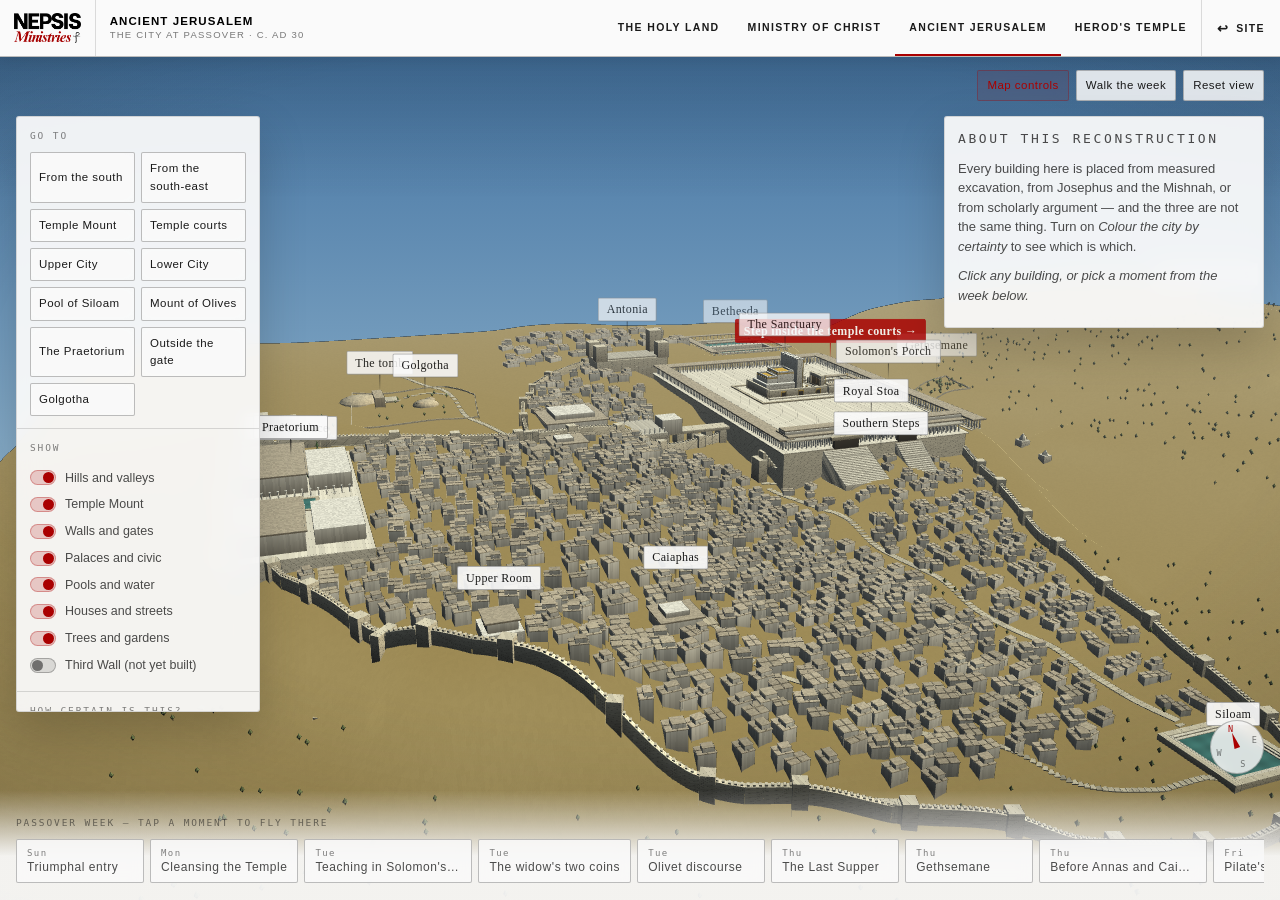
==== apps/jerusalem/index.html @ df81ad8e "initial commit" ====
<!DOCTYPE html>
<html lang="en">
<head>
<meta charset="utf-8">
<meta name="viewport" content="width=device-width, initial-scale=1, viewport-fit=cover">
<title>Jerusalem, c. 30 AD — Interactive Reconstruction</title>
<!-- Google tag (gtag.js) -->
<script async src="https://www.googletagmanager.com/gtag/js?id=G-6BB7ENGW9V"></script>
<script>
  window.dataLayer = window.dataLayer || [];
  function gtag(){dataLayer.push(arguments);}
  gtag('js', new Date());

  gtag('config', 'G-6BB7ENGW9V');
</script>
<style>
/* ============================================================
   All styles scoped under #jrz-root so this file can be pasted
   into an existing page (or dropped in as an <iframe>) safely.
   ============================================================ */
#jrz-root, #jrz-root *, #jrz-root *::before, #jrz-root *::after { box-sizing: border-box; }
#jrz-root {
  --ink:        #10100e;
  --ink-2:      #1a1915;
  --stone:      #e8dfc9;
  --stone-dim:  #b6ac95;
  --stone-mute: #8a8271;
  --gold:       #d9a441;
  --gold-dim:   #8a6a29;
  --line:       rgba(232,223,201,0.14);
  --line-2:     rgba(232,223,201,0.28);
  --ok:         #6ec07a;
  --maybe:      #e0b23f;
  --guess:      #e06a5e;
  --panel:      rgba(16,16,14,0.90);
  --serif: "Iowan Old Style", "Palatino Linotype", Palatino, "Book Antiqua", Georgia, "Times New Roman", serif;
  --sans: ui-sans-serif, -apple-system, "Segoe UI", Roboto, "Helvetica Neue", Arial, sans-serif;
  --mono: ui-monospace, "SFMono-Regular", "Roboto Mono", Menlo, Consolas, monospace;

  position: relative;
  width: 100%;
  height: 100%;
  min-height: 480px;
  margin: 0;
  overflow: hidden;
  background: #6f7f8c;
  color: var(--stone);
  font-family: var(--sans);
  font-size: 14px;
  line-height: 1.5;
  -webkit-font-smoothing: antialiased;
  user-select: none;
  -webkit-user-select: none;
  -webkit-tap-highlight-color: transparent;
}
/* When the file is used standalone, fill the viewport. */
html.jrz-standalone, html.jrz-standalone body { height: 100%; margin: 0; padding: 0; background: #0b0b0a; }
html.jrz-standalone #jrz-root { height: 100vh; height: 100dvh; }

#jrz-root .jrz-sky { position: absolute; inset: 0; z-index: 0; transition: background 600ms linear; }
#jrz-root canvas.jrz-gl { position: absolute; inset: 0; width: 100%; height: 100%; display: block; z-index: 1; touch-action: none; cursor: grab; }
#jrz-root canvas.jrz-gl.jrz-drag { cursor: grabbing; }
#jrz-root .jrz-vig {
  position: absolute; inset: 0; z-index: 2; pointer-events: none;
  background:
    radial-gradient(120% 90% at 50% 42%, rgba(0,0,0,0) 42%, rgba(12,10,6,0.34) 100%),
    linear-gradient(to bottom, rgba(12,10,6,0.22) 0%, rgba(0,0,0,0) 22%);
}

/* ---------- masthead ---------- */
#jrz-root .jrz-head {
  position: absolute; top: 0; left: 0; right: 0; z-index: 6;
  display: flex; align-items: flex-start; justify-content: space-between; gap: 12px;
  padding: 14px 16px 26px;
  pointer-events: none;
  background: linear-gradient(to bottom, rgba(10,9,7,0.62), rgba(10,9,7,0));
}
#jrz-root .jrz-title { pointer-events: none; display: flex; align-items: center; gap: 12px; }
#jrz-root .jrz-logo {
  flex: 0 0 auto; display: block; width: auto;
  height: clamp(32px, 4.4vw, 46px);
  filter: drop-shadow(0 2px 9px rgba(0,0,0,0.55));
}
#jrz-root .jrz-navbtn {
  font: inherit; font-size: 11.5px; color: var(--stone); background: rgba(20,19,16,0.78);
  border: 1px solid var(--line-2); border-radius: 2px; padding: 6px 9px;
  letter-spacing: 0.04em; text-decoration: none; cursor: pointer;
  display: inline-flex; align-items: center; gap: 6px; white-space: nowrap;
  backdrop-filter: blur(7px); -webkit-backdrop-filter: blur(7px);
  transition: background 140ms, border-color 140ms, color 140ms;
}
#jrz-root .jrz-navbtn:hover { background: rgba(46,42,32,0.9); border-color: rgba(217,164,65,0.55); color: #f6e6bf; }
#jrz-root .jrz-navbtn:focus-visible { outline: 2px solid var(--gold); outline-offset: 2px; }
#jrz-root .jrz-navbtn i { font-style: normal; color: var(--gold); }
#jrz-root .jrz-title h1 {
  margin: 0; font-family: var(--serif); font-weight: 400;
  font-size: clamp(17px, 2.4vw, 25px); letter-spacing: 0.045em; color: #f2e9d4;
  text-shadow: 0 2px 14px rgba(0,0,0,0.6);
}
#jrz-root .jrz-title p {
  margin: 3px 0 0; font-family: var(--mono); font-size: 10.5px; letter-spacing: 0.16em;
  text-transform: uppercase; color: var(--stone-mute);
}
#jrz-root .jrz-headbtns { display: flex; gap: 7px; pointer-events: auto; flex-wrap: wrap; justify-content: flex-end; }

/* ---------- buttons ---------- */
#jrz-root button {
  font: inherit; color: var(--stone); background: rgba(20,19,16,0.78);
  border: 1px solid var(--line-2); border-radius: 2px; padding: 7px 11px;
  cursor: pointer; letter-spacing: 0.04em; transition: background 140ms, border-color 140ms, color 140ms;
  backdrop-filter: blur(7px); -webkit-backdrop-filter: blur(7px);
}
#jrz-root button:hover { background: rgba(46,42,32,0.9); border-color: rgba(217,164,65,0.55); }
#jrz-root button:focus-visible { outline: 2px solid var(--gold); outline-offset: 2px; }
#jrz-root button.jrz-on { background: rgba(217,164,65,0.16); border-color: rgba(217,164,65,0.7); color: #f6e6bf; }
#jrz-root .jrz-btn-sm { font-size: 11.5px; padding: 6px 9px; }

/* ---------- panels ---------- */
#jrz-root .jrz-panel {
  position: absolute; z-index: 7; background: var(--panel);
  border: 1px solid var(--line); border-radius: 3px;
  backdrop-filter: blur(11px); -webkit-backdrop-filter: blur(11px);
  box-shadow: 0 18px 48px rgba(0,0,0,0.45);
  overflow: hidden auto; overscroll-behavior: contain;
}
#jrz-root .jrz-left  { left: 16px; top: 74px; width: 244px; max-height: calc(100% - 262px); }
#jrz-root .jrz-right { right: 16px; top: 74px; width: 320px; max-height: calc(100% - 262px); }
#jrz-root .jrz-panel::-webkit-scrollbar { width: 7px; }
#jrz-root .jrz-panel::-webkit-scrollbar-thumb { background: rgba(232,223,201,0.2); border-radius: 4px; }
#jrz-root .jrz-sec { padding: 12px 13px; border-bottom: 1px solid var(--line); }
#jrz-root .jrz-sec:last-child { border-bottom: 0; }
#jrz-root .jrz-lbl {
  font-family: var(--mono); font-size: 9.5px; letter-spacing: 0.2em; text-transform: uppercase;
  color: var(--stone-mute); margin: 0 0 9px;
}
#jrz-root .jrz-row { display: flex; align-items: center; gap: 9px; padding: 4px 0; cursor: pointer; }
#jrz-root .jrz-row:hover .jrz-rowtx { color: #f6ecd6; }
#jrz-root .jrz-rowtx { font-size: 12.5px; color: var(--stone-dim); transition: color 120ms; }
#jrz-root .jrz-sw {
  flex: 0 0 26px; height: 15px; border-radius: 9px; background: rgba(232,223,201,0.13);
  border: 1px solid var(--line-2); position: relative; transition: background 150ms, border-color 150ms;
}
#jrz-root .jrz-sw::after {
  content: ""; position: absolute; top: 1px; left: 1px; width: 11px; height: 11px; border-radius: 50%;
  background: var(--stone-mute); transition: transform 150ms, background 150ms;
}
#jrz-root .jrz-row.jrz-on .jrz-sw { background: rgba(217,164,65,0.32); border-color: rgba(217,164,65,0.7); }
#jrz-root .jrz-row.jrz-on .jrz-sw::after { transform: translateX(11px); background: var(--gold); }
#jrz-root .jrz-grid { display: grid; grid-template-columns: 1fr 1fr; gap: 6px; }
#jrz-root .jrz-grid button { width: 100%; text-align: left; font-size: 11.5px; padding: 7px 8px; }

#jrz-root input[type=range] {
  -webkit-appearance: none; appearance: none; width: 100%; height: 20px; background: transparent; cursor: pointer; margin: 0;
}
#jrz-root input[type=range]::-webkit-slider-runnable-track { height: 2px; background: var(--line-2); }
#jrz-root input[type=range]::-moz-range-track { height: 2px; background: var(--line-2); }
#jrz-root input[type=range]::-webkit-slider-thumb {
  -webkit-appearance: none; width: 13px; height: 13px; border-radius: 50%; background: var(--gold);
  margin-top: -5.5px; border: 0; box-shadow: 0 0 0 3px rgba(217,164,65,0.2);
}
#jrz-root input[type=range]::-moz-range-thumb { width: 13px; height: 13px; border: 0; border-radius: 50%; background: var(--gold); }
#jrz-root .jrz-slidelab { display: flex; justify-content: space-between; font-family: var(--mono); font-size: 10px; color: var(--stone-mute); }

/* ---------- confidence keys ---------- */
#jrz-root .jrz-key { display: flex; align-items: center; gap: 8px; padding: 3px 0; font-size: 11.5px; color: var(--stone-dim); }
#jrz-root .jrz-dot { width: 9px; height: 9px; border-radius: 50%; flex: 0 0 auto; }
#jrz-root .jrz-d0 { background: var(--ok); } #jrz-root .jrz-d1 { background: var(--maybe); } #jrz-root .jrz-d2 { background: var(--guess); }

/* ---------- info panel ---------- */
#jrz-root .jrz-info h2 {
  margin: 0 0 2px; font-family: var(--serif); font-weight: 400; font-size: 20px; letter-spacing: 0.02em; color: #f4ecd8;
}
#jrz-root .jrz-chips { display: flex; flex-wrap: wrap; gap: 5px; margin: 8px 0 11px; }
#jrz-root .jrz-chip {
  font-family: var(--mono); font-size: 9.5px; letter-spacing: 0.13em; text-transform: uppercase;
  padding: 3px 7px; border: 1px solid var(--line-2); border-radius: 2px; color: var(--stone-dim);
}
#jrz-root .jrz-chip.c0 { color: var(--ok); border-color: rgba(110,192,122,0.45); }
#jrz-root .jrz-chip.c1 { color: var(--maybe); border-color: rgba(224,178,63,0.45); }
#jrz-root .jrz-chip.c2 { color: var(--guess); border-color: rgba(224,106,94,0.45); }
#jrz-root .jrz-info p { margin: 0 0 10px; font-size: 13px; color: var(--stone-dim); }
#jrz-root .jrz-facts { margin: 0 0 11px; padding: 0; list-style: none; border-top: 1px solid var(--line); }
#jrz-root .jrz-facts li { display: flex; gap: 10px; padding: 5px 0; border-bottom: 1px solid var(--line); font-size: 12px; }
#jrz-root .jrz-facts b { flex: 0 0 84px; font-weight: 400; font-family: var(--mono); font-size: 9.5px; letter-spacing: 0.12em; text-transform: uppercase; color: var(--stone-mute); padding-top: 2px; }
#jrz-root .jrz-facts span { color: var(--stone-dim); }
#jrz-root .jrz-scrip { display: flex; flex-wrap: wrap; gap: 5px; }
#jrz-root .jrz-verse {
  font-family: var(--serif); font-size: 12px; font-style: italic; color: var(--gold);
  border: 1px solid rgba(217,164,65,0.3); border-radius: 2px; padding: 3px 8px; background: rgba(217,164,65,0.07);
}
#jrz-root .jrz-empty { font-size: 12.5px; color: var(--stone-mute); font-style: italic; }

#jrz-root .jrz-cta {
  display: flex; align-items: center; justify-content: space-between; gap: 10px;
  width: 100%; margin-top: 4px; text-decoration: none;
  font-family: var(--sans); font-size: 12.5px; line-height: 1.35; text-align: left;
  color: #f6e6bf; background: rgba(217,164,65,0.13);
  border: 1px solid rgba(217,164,65,0.55); border-radius: 2px; padding: 9px 11px;
  transition: background 140ms, border-color 140ms;
}
#jrz-root .jrz-cta:hover { background: rgba(217,164,65,0.26); border-color: var(--gold); }
#jrz-root .jrz-cta b { font-weight: 400; }
#jrz-root .jrz-cta i { font-style: normal; color: var(--gold); font-size: 15px; flex: 0 0 auto; }
#jrz-root .jrz-cta span {
  display: block; font-family: var(--mono); font-size: 9px; letter-spacing: 0.14em;
  text-transform: uppercase; color: var(--stone-mute); margin-top: 2px;
}
#jrz-root .jrz-pin.jrz-linkpin .jrz-pt {
  background: rgba(217,164,65,0.92); color: #14120c; border-color: var(--gold); font-weight: 600;
}
#jrz-root .jrz-pin.jrz-linkpin:hover .jrz-pt { background: #f0d493; }
#jrz-root .jrz-pin.jrz-linkpin .jrz-ps { background: linear-gradient(to bottom, var(--gold), rgba(217,164,65,0)); }

/* ---------- timeline ---------- */
#jrz-root .jrz-time {
  position: absolute; left: 0; right: 0; bottom: 0; z-index: 7;
  padding: 26px 16px 13px;
  background: linear-gradient(to top, rgba(10,9,7,0.86) 40%, rgba(10,9,7,0));
  pointer-events: none;
}
#jrz-root .jrz-timeinner { pointer-events: auto; }
#jrz-root .jrz-timehead { display: flex; align-items: baseline; gap: 12px; margin-bottom: 8px; flex-wrap: wrap; }
#jrz-root .jrz-timehead .jrz-lbl { margin: 0; }
#jrz-root .jrz-track { display: flex; gap: 6px; overflow-x: auto; padding-bottom: 4px; scrollbar-width: thin; }
#jrz-root .jrz-track::-webkit-scrollbar { height: 5px; }
#jrz-root .jrz-track::-webkit-scrollbar-thumb { background: rgba(232,223,201,0.2); border-radius: 4px; }
#jrz-root .jrz-ev {
  flex: 0 0 auto; text-align: left; min-width: 128px; max-width: 168px; padding: 7px 10px; line-height: 1.35;
}
#jrz-root .jrz-ev .jrz-evn { display: block; font-family: var(--mono); font-size: 9px; letter-spacing: 0.16em; color: var(--stone-mute); }
#jrz-root .jrz-ev .jrz-evt { display: block; font-size: 12px; color: var(--stone-dim); white-space: nowrap; overflow: hidden; text-overflow: ellipsis; }
#jrz-root .jrz-ev.jrz-on .jrz-evt { color: #f6e6bf; }

/* ---------- 3D pins ---------- */
#jrz-root .jrz-pins { position: absolute; inset: 0; z-index: 4; pointer-events: none; }
#jrz-root .jrz-pin {
  position: absolute; transform: translate(-50%, -100%); pointer-events: auto; cursor: pointer;
  display: flex; flex-direction: column; align-items: center; gap: 0; will-change: transform, opacity;
}
#jrz-root .jrz-pin .jrz-pt {
  font-family: var(--serif); font-size: 12px; letter-spacing: 0.03em; color: #f6ecd6; white-space: nowrap;
  background: rgba(14,13,10,0.8); border: 1px solid rgba(217,164,65,0.4); border-radius: 2px; padding: 2px 8px;
  text-shadow: 0 1px 6px rgba(0,0,0,0.9); transition: background 140ms, border-color 140ms;
}
#jrz-root .jrz-pin:hover .jrz-pt { background: rgba(217,164,65,0.9); color: #14120c; border-color: var(--gold); }
#jrz-root .jrz-pin.jrz-on .jrz-pt { background: rgba(217,164,65,0.92); color: #14120c; }
#jrz-root .jrz-pin .jrz-ps { width: 1px; height: 16px; background: linear-gradient(to bottom, rgba(217,164,65,0.85), rgba(217,164,65,0)); }

/* ---------- compass ---------- */
#jrz-root .jrz-rose {
  position: absolute; right: 16px; bottom: 126px; z-index: 5;
  width: 54px; height: 54px; pointer-events: none; border-radius: 50%;
  border: 1px solid var(--line-2); background: rgba(14,13,10,0.60);
  backdrop-filter: blur(6px); -webkit-backdrop-filter: blur(6px);
}
#jrz-root .jrz-dial { position: absolute; inset: 0; transform: rotate(var(--rot, 0deg)); }
#jrz-root .jrz-needle {
  position: absolute; left: 50%; top: 11px; width: 0; height: 0; margin-left: -3.5px;
  border-left: 3.5px solid transparent; border-right: 3.5px solid transparent;
  border-bottom: 16px solid var(--gold);
}
#jrz-root .jrz-card { position: absolute; inset: 0; transform: rotate(var(--a, 0deg)); }
#jrz-root .jrz-card b {
  position: absolute; left: 50%; top: 1px;
  transform: translateX(-50%) rotate(calc(0deg - var(--rot, 0deg) - var(--a, 0deg)));
  font-family: var(--mono); font-weight: 400; font-size: 8.5px; letter-spacing: 0.06em; color: var(--stone-mute);
}
#jrz-root .jrz-card.jrz-north b { color: var(--gold); }

/* ---------- hover readout + loader ---------- */
#jrz-root .jrz-hover {
  position: absolute; z-index: 5; pointer-events: none; transform: translate(14px, 14px);
  font-family: var(--mono); font-size: 10.5px; letter-spacing: 0.08em; text-transform: uppercase;
  background: rgba(14,13,10,0.86); border: 1px solid var(--line-2); padding: 4px 8px; border-radius: 2px;
  color: #f2e6c8; opacity: 0; transition: opacity 110ms;
}
#jrz-root .jrz-load {
  position: absolute; inset: 0; z-index: 20; display: flex; flex-direction: column; align-items: center; justify-content: center;
  gap: 14px; background: #100f0d; transition: opacity 550ms; text-align: center; padding: 20px;
}
#jrz-root .jrz-load h2 { font-family: var(--serif); font-weight: 400; font-size: 21px; letter-spacing: 0.09em; margin: 0; color: #efe4c8; }
#jrz-root .jrz-load p  { font-family: var(--mono); font-size: 10px; letter-spacing: 0.2em; text-transform: uppercase; color: var(--stone-mute); margin: 0; }
#jrz-root .jrz-bar { width: 190px; height: 2px; background: rgba(232,223,201,0.16); overflow: hidden; }
#jrz-root .jrz-bar i { display: block; height: 100%; width: 30%; background: var(--gold); animation: jrz-sl 1.15s ease-in-out infinite; }
@keyframes jrz-sl { 0% { transform: translateX(-110%); } 100% { transform: translateX(440%); } }
#jrz-root .jrz-hint {
  position: absolute; left: 16px; bottom: 128px; z-index: 5; pointer-events: none;
  font-family: var(--mono); font-size: 10px; letter-spacing: 0.13em; text-transform: uppercase;
  color: var(--stone-mute); text-shadow: 0 1px 8px #000; transition: opacity 700ms;
}

/* ---------- mobile ---------- */
#jrz-root .jrz-close { display: none; }
@media (max-width: 880px) {
  #jrz-root .jrz-rose { top: 112px; bottom: auto; right: 12px; }
  #jrz-root .jrz-panel { top: auto; bottom: 0; left: 0; right: 0; width: auto; max-height: 56%; border-radius: 12px 12px 0 0; border-bottom: 0; }
  #jrz-root .jrz-panel.jrz-hide { display: none; }
  #jrz-root .jrz-time { padding-bottom: 10px; }
  #jrz-root .jrz-hint { display: none; }
  #jrz-root .jrz-close { display: block; position: sticky; top: 0; float: right; margin: 8px 8px 0; z-index: 2; }
  #jrz-root .jrz-left, #jrz-root .jrz-right { z-index: 9; }
}
@media (prefers-reduced-motion: reduce) {
  #jrz-root .jrz-bar i { animation: none; width: 100%; }
}
</style>

<!-- Nepsis Ministries shared shell. These come AFTER the app's own
     styles above, so the theme layer wins on equal specificity. -->
<link rel="stylesheet" href="../../shared/nepsis.css">
<link rel="stylesheet" href="../../shared/theme-jerusalem.css">
<link rel="icon" type="image/png" href="../../shared/nepsis-mark.png">
<script>window.NEPSIS_APP = { id: 'jerusalem', base: '../../' };</script>
<script defer src="../../shared/nepsis-shell.js"></script>
</head>
<body>
<div id="jrz-root">
  <div class="jrz-sky" id="jrzSky"></div>
  <canvas class="jrz-gl" id="jrzCanvas"></canvas>
  <div class="jrz-vig"></div>
  <div class="jrz-pins" id="jrzPins"></div>
  <div class="jrz-hover" id="jrzHover"></div>

  <header class="jrz-head">
    <div class="jrz-headbtns">
      <button class="jrz-btn-sm jrz-on" id="jrzBtnLeft">Map controls</button>
      <button class="jrz-btn-sm" id="jrzBtnTour">Walk the week</button>
      <button class="jrz-btn-sm" id="jrzBtnReset">Reset view</button>
    </div>
  </header>

  <aside class="jrz-panel jrz-left" id="jrzLeft">
    <button class="jrz-close jrz-btn-sm" data-close="jrzLeft">Close</button>
    <div class="jrz-sec">
      <p class="jrz-lbl">Go to</p>
      <div class="jrz-grid" id="jrzViews"></div>
    </div>
    <div class="jrz-sec">
      <p class="jrz-lbl">Show</p>
      <div id="jrzLayers"></div>
    </div>
    <div class="jrz-sec">
      <p class="jrz-lbl">How certain is this?</p>
      <div class="jrz-key"><i class="jrz-dot jrz-d0"></i> Excavated or measured</div>
      <div class="jrz-key"><i class="jrz-dot jrz-d1"></i> Probable &mdash; texts + partial finds</div>
      <div class="jrz-key"><i class="jrz-dot jrz-d2"></i> Disputed &mdash; drawn from argument</div>
      <div class="jrz-row" id="jrzConf" style="margin-top:8px"><i class="jrz-sw"></i><span class="jrz-rowtx">Colour the city by certainty</span></div>
    </div>
    <div class="jrz-sec">
      <p class="jrz-lbl">Hour of the day</p>
      <input type="range" id="jrzSun" min="0" max="1000" value="330">
      <div class="jrz-slidelab"><span id="jrzSunTx">8:00</span><span>sunrise &rarr; sunset</span></div>
    </div>
    <div class="jrz-sec">
      <p class="jrz-lbl">Labels</p>
      <div class="jrz-row jrz-on" id="jrzPinsTog"><i class="jrz-sw"></i><span class="jrz-rowtx">Gospel site markers</span></div>
    </div>
  </aside>

  <aside class="jrz-panel jrz-right jrz-info" id="jrzRight">
    <button class="jrz-close jrz-btn-sm" data-close="jrzRight">Close</button>
    <div class="jrz-sec" id="jrzInfo"></div>
  </aside>

  <div class="jrz-time">
    <div class="jrz-timeinner">
      <div class="jrz-timehead">
        <p class="jrz-lbl">Passover week &mdash; tap a moment to fly there</p>
      </div>
      <div class="jrz-track" id="jrzTrack"></div>
    </div>
  </div>

  <div class="jrz-rose" id="jrzRose" aria-hidden="true">
    <div class="jrz-dial">
      <i class="jrz-needle"></i>
      <span class="jrz-card jrz-north" style="--a:0deg"><b>N</b></span>
      <span class="jrz-card" style="--a:90deg"><b>E</b></span>
      <span class="jrz-card" style="--a:180deg"><b>S</b></span>
      <span class="jrz-card" style="--a:270deg"><b>W</b></span>
    </div>
  </div>

  <p class="jrz-hint" id="jrzHint">Drag to orbit &middot; scroll to zoom &middot; right-drag to pan &middot; click a building</p>

  <div class="jrz-load" id="jrzLoad">
    <h2>Building the city</h2>
    <div class="jrz-bar"><i></i></div>
    <p id="jrzLoadTx">Carving the valleys</p>
  </div>
</div>

<script>
(function () {
"use strict";

var ROOT   = document.getElementById("jrz-root");
// Standalone by default. Add data-jrz-embed to the root div when pasting
// this block into a page that already controls its own layout.
if (ROOT && !ROOT.hasAttribute("data-jrz-embed")) {
  document.documentElement.classList.add("jrz-standalone");
}
var CANVAS = document.getElementById("jrzCanvas");
var LOAD   = document.getElementById("jrzLoad");
var ROSE   = document.getElementById("jrzRose");
var LOADTX = document.getElementById("jrzLoadTx");

/* ============================================================
   1. MATH
   ============================================================ */
function m4() { return new Float32Array(16); }
function m4ident(o) { o[0]=1;o[1]=0;o[2]=0;o[3]=0;o[4]=0;o[5]=1;o[6]=0;o[7]=0;o[8]=0;o[9]=0;o[10]=1;o[11]=0;o[12]=0;o[13]=0;o[14]=0;o[15]=1; return o; }
function m4persp(o, fovy, asp, near, far) {
  var f = 1 / Math.tan(fovy / 2), nf = 1 / (near - far);
  o[0]=f/asp; o[1]=0; o[2]=0; o[3]=0;
  o[4]=0; o[5]=f; o[6]=0; o[7]=0;
  o[8]=0; o[9]=0; o[10]=(far+near)*nf; o[11]=-1;
  o[12]=0; o[13]=0; o[14]=2*far*near*nf; o[15]=0;
  return o;
}
function m4look(o, eye, tgt, up) {
  var zx=eye[0]-tgt[0], zy=eye[1]-tgt[1], zz=eye[2]-tgt[2];
  var l = Math.hypot(zx,zy,zz) || 1; zx/=l; zy/=l; zz/=l;
  var xx=up[1]*zz-up[2]*zy, xy=up[2]*zx-up[0]*zz, xz=up[0]*zy-up[1]*zx;
  l = Math.hypot(xx,xy,xz) || 1; xx/=l; xy/=l; xz/=l;
  var yx=zy*xz-zz*xy, yy=zz*xx-zx*xz, yz=zx*xy-zy*xx;
  o[0]=xx; o[1]=yx; o[2]=zx; o[3]=0;
  o[4]=xy; o[5]=yy; o[6]=zy; o[7]=0;
  o[8]=xz; o[9]=yz; o[10]=zz; o[11]=0;
  o[12]=-(xx*eye[0]+xy*eye[1]+xz*eye[2]);
  o[13]=-(yx*eye[0]+yy*eye[1]+yz*eye[2]);
  o[14]=-(zx*eye[0]+zy*eye[1]+zz*eye[2]);
  o[15]=1;
  return o;
}
function m4mul(o, a, b) {
  for (var c = 0; c < 4; c++) {
    var b0=b[c*4], b1=b[c*4+1], b2=b[c*4+2], b3=b[c*4+3];
    o[c*4  ] = a[0]*b0 + a[4]*b1 + a[8]*b2  + a[12]*b3;
    o[c*4+1] = a[1]*b0 + a[5]*b1 + a[9]*b2  + a[13]*b3;
    o[c*4+2] = a[2]*b0 + a[6]*b1 + a[10]*b2 + a[14]*b3;
    o[c*4+3] = a[3]*b0 + a[7]*b1 + a[11]*b2 + a[15]*b3;
  }
  return o;
}
function clamp(v, a, b) { return v < a ? a : (v > b ? b : v); }
function lerp(a, b, t) { return a + (b - a) * t; }
function mulberry(seed) {
  var s = seed >>> 0;
  return function () {
    s = (s + 0x6D2B79F5) >>> 0;
    var t = Math.imul(s ^ (s >>> 15), 1 | s);
    t = (t + Math.imul(t ^ (t >>> 7), 61 | t)) ^ t;
    return ((t ^ (t >>> 14)) >>> 0) / 4294967296;
  };
}

/* ============================================================
   2. TERRAIN  (origin = centre of the Herodian Temple platform,
      +X east, +Z north, Y = metres above sea level)
      Heights are interpolated from surveyed landmark elevations.
   ============================================================ */
var X0 = -1100, X1 = 1400, Z0 = -1500, Z1 = 750, CELL = 10;
var NX = Math.round((X1 - X0) / CELL) + 1;
var NZ = Math.round((Z1 - Z0) / CELL) + 1;
var HGT = new Float32Array(NX * NZ);

var CP = [
  // Temple Mount rock & its immediate skirts
  [0,0,738],[0,240,742],[0,-240,724],[-150,110,730],[150,110,726],[150,-150,716],
  [-200,120,716],[-210,0,712],[-215,-120,706],[-40,-300,712],[60,-300,704],
  // Tyropoeon (Central) Valley, running NNW to SSE through the city
  [-520,400,750],[-440,330,744],[-370,240,738],[-305,150,728],[-250,60,718],
  [-205,0,710],[-190,-150,698],[-160,-300,684],
  [-120,-450,668],[-80,-600,650],[-45,-740,638],[-30,-830,636],
  // City of David ridge, east of the Tyropoeon
  [-30,-260,706],[-20,-380,696],[-10,-500,678],[-15,-620,662],[-22,-720,648],[-28,-800,640],
  // Kidron Valley, east
  [220,0,700],[285,0,666],[345,0,644],[410,0,652],[335,200,652],[330,-200,638],
  [300,-400,626],[250,-600,616],[150,-800,608],[60,-900,604],[305,400,672],[285,560,692],
  // Mount of Olives ridge
  [500,100,690],[600,120,732],[700,120,772],[820,110,802],[970,101,818],[1090,100,806],
  [1220,100,782],[900,-200,806],[900,300,812],[850,500,798],[960,-400,778],[620,-220,702],
  [720,-360,734],[620,400,722],[740,620,762],[930,700,792],[375,192,690],[430,300,700],
  [440,-110,678],[1150,600,798],[1290,300,762],[1340,-260,720],[1340,-700,690],
  // Bezetha / the northern ground outside the walls
  [-50,350,748],[-110,500,758],[-260,560,760],[-410,610,752],[10,500,748],[160,450,728],
  [110,660,740],[-534,406,750],[-140,410,752],
  // the shoulders either side of the valley's head
  [-630,300,758],[-700,250,762],[-230,258,748],[-180,340,750],[-186,150,734],
  // The quarry-garden west of the city (Golgotha)
  [-566,79,754],[-625,150,752],[-500,50,749],[-660,60,748],[-600,-20,750],
  // Upper City / Western Hill
  [-741,-139,773],[-700,-50,772],[-790,-150,769],[-650,-200,770],[-600,-300,769],
  [-616,-664,765],[-710,-500,760],[-550,-450,762],[-500,-250,764],[-400,-150,756],
  [-350,-50,743],[-450,0,758],[-560,110,764],[-670,160,760],[-449,-609,720],
  [-380,-700,690],[-300,-760,666],[-250,-560,690],
  // Hinnom Valley, wrapping the west and south
  [-931,-404,736],[-960,-200,746],[-985,0,752],[-910,-560,700],[-810,-700,672],
  [-660,-810,648],[-505,-880,630],[-350,-915,620],[-200,-940,612],[-95,-955,606],
  // outer ridges / horizon
  [-1060,-300,762],[-1085,0,766],[-1060,-620,732],[-1010,200,760],[-820,220,762],
  [-920,420,766],[-620,520,752],[-1010,520,762],[-1090,-950,700],[1390,-950,690],
  // the ground south of the city: the Kidron runs on as the Wadi en-Nar, while the
  // ridges either side climb again toward Bethlehem
  [150,-1050,588],[300,-1200,566],[470,-1350,548],[640,-1470,534],
  [-250,-1090,676],[-500,-1080,706],[-620,-1180,760],[-780,-1130,742],[-1000,-1150,750],
  [-120,-1150,660],[-380,-1260,724],[-700,-1300,756],[-950,-1330,758],
  [700,-1120,668],[1000,-1200,678],[1250,-1300,684],[900,-1400,676],
  [-1090,-1480,762],[-620,-1480,764],[-180,-1480,706],[180,-1480,640],[1100,-1480,690],[1390,-1480,688],
  [1390,700,772],[-1090,700,756],[10,745,744],[620,-960,628],[-560,-960,616]
];

function buildTerrain() {
  var i, j, k, x, z, d2, w, num, den, cp;
  var n = CP.length;
  var cx = new Float32Array(n), cz = new Float32Array(n), ch = new Float32Array(n);
  for (k = 0; k < n; k++) { cp = CP[k]; cx[k] = cp[0]; cz[k] = cp[1]; ch[k] = cp[2]; }
  for (j = 0; j < NZ; j++) {
    z = Z0 + j * CELL;
    for (i = 0; i < NX; i++) {
      x = X0 + i * CELL;
      num = 0; den = 0;
      for (k = 0; k < n; k++) {
        d2 = (x - cx[k]) * (x - cx[k]) + (z - cz[k]) * (z - cz[k]) + 240;
        w = 1 / (d2 * d2 * Math.sqrt(d2));      // inverse distance, power 5
        num += w * ch[k]; den += w;
      }
      HGT[j * NX + i] = num / den;
    }
  }
  // gentle smoothing to erase interpolation bullseyes
  var tmp = new Float32Array(HGT.length);
  for (var pass = 0; pass < 2; pass++) {
    for (j = 0; j < NZ; j++) for (i = 0; i < NX; i++) {
      var s = 0, c = 0;
      for (var dj = -1; dj <= 1; dj++) for (var di = -1; di <= 1; di++) {
        var ii = i + di, jj = j + dj;
        if (ii < 0 || jj < 0 || ii >= NX || jj >= NZ) continue;
        s += HGT[jj * NX + ii]; c++;
      }
      tmp[j * NX + i] = s / c;
    }
    HGT.set(tmp);
  }
  // keep the natural rock from poking through the built platform
  for (j = 0; j < NZ; j++) for (i = 0; i < NX; i++) {
    x = X0 + i * CELL; z = Z0 + j * CELL;
    if (x > -190 && x < 195 && z > -280 && z < 285) {
      var t = Math.min(1, Math.min(Math.min(x + 190, 195 - x), Math.min(z + 280, 285 - z)) / 45);
      HGT[j * NX + i] = lerp(HGT[j * NX + i], Math.min(HGT[j * NX + i], 726), t);
    }
  }
  // level the terraces that carry colonnades, then sink the basins
  for (var fi = 0; fi < FLATS.length; fi++) {
    var F = FLATS[fi];
    flattenTerrain(F[0], F[1], F[2], F[3], F[4], 18);
  }
  // raise the rounded rises
  for (var mi = 0; mi < MOUNDS.length; mi++) {
    var Mo = MOUNDS[mi];
    moundTerrain(Mo[0], Mo[1], Mo[2], Mo[3]);
  }
  // sink the rock-cut pools so their basins are visible
  for (var ci = 0; ci < CUTS.length; ci++) {
    var C = CUTS[ci];
    cutTerrain(C[0], C[1], C[2], C[3], C[4], 3);   // the stone rim covers this edge
  }
}

// x0,z0,x1,z1,level — engineered terraces
var FLATS = [
  [-10, 330, 156, 500, 741.0]    // the Bethesda precinct and its porticoes
];
function flattenTerrain(x0, z0, x1, z1, level, f) {
  var i0 = Math.max(0, Math.floor((x0 - f - X0) / CELL)), i1 = Math.min(NX - 1, Math.ceil((x1 + f - X0) / CELL));
  var j0 = Math.max(0, Math.floor((z0 - f - Z0) / CELL)), j1 = Math.min(NZ - 1, Math.ceil((z1 + f - Z0) / CELL));
  for (var j = j0; j <= j1; j++) {
    var z = Z0 + j * CELL;
    for (var i = i0; i <= i1; i++) {
      var x = X0 + i * CELL;
      var dx = Math.max(x0 - x, 0, x - x1), dz = Math.max(z0 - z, 0, z - z1);
      var d = Math.hypot(dx, dz);
      if (d > f) continue;
      var t = 1 - d / f; t = t * t * (3 - 2 * t);
      var k = j * NX + i;
      HGT[k] = lerp(HGT[k], level, t);
    }
  }
}

// cx,cz,radius,height — smooth rounded rises
var MOUNDS = [
  [-566,  79, 48,  8.0],   // the Golgotha outcrop's knoll
  [-640, 138, 42, 10.0]    // the hillside the tomb is cut into
];
function moundTerrain(cx, cz, r, h) {
  var i0 = Math.max(0, Math.floor((cx - r - X0) / CELL)), i1 = Math.min(NX - 1, Math.ceil((cx + r - X0) / CELL));
  var j0 = Math.max(0, Math.floor((cz - r - Z0) / CELL)), j1 = Math.min(NZ - 1, Math.ceil((cz + r - Z0) / CELL));
  for (var j = j0; j <= j1; j++) {
    var z = Z0 + j * CELL;
    for (var i = i0; i <= i1; i++) {
      var x = X0 + i * CELL;
      var d = Math.hypot(x - cx, z - cz) / r;
      if (d >= 1) continue;
      var t = 1 - d * d;
      HGT[j * NX + i] += h * t * t;
    }
  }
}

// x0,z0,x1,z1,floor  — rock-cut basins
var CUTS = [
  [-70, -870,  10, -790, 632.8],   // Siloam
  [ 12,  352, 134,  478, 728.0],   // Bethesda — one hollow, divided down the middle
  [-250,  282,-186,  308, 737.5]   // Struthion
];
function cutTerrain(x0, z0, x1, z1, floor, f) {
  var i0 = Math.max(0, Math.floor((x0 - f - X0) / CELL)), i1 = Math.min(NX - 1, Math.ceil((x1 + f - X0) / CELL));
  var j0 = Math.max(0, Math.floor((z0 - f - Z0) / CELL)), j1 = Math.min(NZ - 1, Math.ceil((z1 + f - Z0) / CELL));
  for (var j = j0; j <= j1; j++) {
    var z = Z0 + j * CELL;
    for (var i = i0; i <= i1; i++) {
      var x = X0 + i * CELL;
      var dx = Math.max(x0 - x, 0, x - x1), dz = Math.max(z0 - z, 0, z - z1);
      var d = Math.hypot(dx, dz);
      if (d > f) continue;
      var t = 1 - d / f; t = t * t * (3 - 2 * t);
      var k = j * NX + i;
      HGT[k] = lerp(HGT[k], Math.min(HGT[k], floor), t);
    }
  }
}

function ground(x, z) {
  var fx = (x - X0) / CELL, fz = (z - Z0) / CELL;
  var i = Math.floor(fx), j = Math.floor(fz);
  if (i < 0) i = 0; if (j < 0) j = 0;
  if (i > NX - 2) i = NX - 2; if (j > NZ - 2) j = NZ - 2;
  var tx = clamp(fx - i, 0, 1), tz = clamp(fz - j, 0, 1);
  var a = HGT[j * NX + i], b = HGT[j * NX + i + 1], c = HGT[(j + 1) * NX + i], d = HGT[(j + 1) * NX + i + 1];
  return lerp(lerp(a, b, tx), lerp(c, d, tx), tz);
}

/* ============================================================
   3. MESH BUILDER
   Vertex: pos(3f) nor(3f) col(4ub) id(4ub) meta(4ub) = 36 bytes
   meta = [style, confidence, ambient-occlusion, spare]
   styles: 0 flat  1 ashlar  2 terrain  3 water  4 foliage  5 gold  6 plaster
   ============================================================ */
function Mesh() {
  this.cap = 1 << 16; this.n = 0;
  this.pos = new Float32Array(this.cap * 3);
  this.nor = new Float32Array(this.cap * 3);
  this.col = new Uint8Array(this.cap * 4);
  this.idc = new Uint8Array(this.cap * 4);
  this.met = new Uint8Array(this.cap * 4);
}
Mesh.prototype.grow = function () {
  var c = this.cap * 2;
  var p = new Float32Array(c * 3); p.set(this.pos); this.pos = p;
  var q = new Float32Array(c * 3); q.set(this.nor); this.nor = q;
  var a = new Uint8Array(c * 4); a.set(this.col); this.col = a;
  var b = new Uint8Array(c * 4); b.set(this.idc); this.idc = b;
  var m = new Uint8Array(c * 4); m.set(this.met); this.met = m;
  this.cap = c;
};
Mesh.prototype.vert = function (px, py, pz, nx, ny, nz, ao) {
  if (this.n >= this.cap) this.grow();
  var i = this.n, i3 = i * 3, i4 = i * 4;
  this.pos[i3] = px; this.pos[i3 + 1] = py; this.pos[i3 + 2] = pz;
  this.nor[i3] = nx; this.nor[i3 + 1] = ny; this.nor[i3 + 2] = nz;
  this.col[i4] = M.r; this.col[i4 + 1] = M.g; this.col[i4 + 2] = M.b; this.col[i4 + 3] = M.a;
  this.idc[i4] = ID.r; this.idc[i4 + 1] = ID.g; this.idc[i4 + 2] = ID.b; this.idc[i4 + 3] = 255;
  this.met[i4] = M.style; this.met[i4 + 1] = M.conf; this.met[i4 + 2] = Math.round(clamp(ao, 0, 1) * 255); this.met[i4 + 3] = 0;
  this.n++;
};
Mesh.prototype.pack = function () {
  var n = this.n, buf = new ArrayBuffer(n * 36);
  var f = new Float32Array(buf), u = new Uint8Array(buf);
  for (var i = 0; i < n; i++) {
    var o9 = i * 9, o36 = i * 36, i3 = i * 3, i4 = i * 4;
    f[o9] = this.pos[i3]; f[o9 + 1] = this.pos[i3 + 1]; f[o9 + 2] = this.pos[i3 + 2];
    f[o9 + 3] = this.nor[i3]; f[o9 + 4] = this.nor[i3 + 1]; f[o9 + 5] = this.nor[i3 + 2];
    u[o36 + 24] = this.col[i4]; u[o36 + 25] = this.col[i4 + 1]; u[o36 + 26] = this.col[i4 + 2]; u[o36 + 27] = this.col[i4 + 3];
    u[o36 + 28] = this.idc[i4]; u[o36 + 29] = this.idc[i4 + 1]; u[o36 + 30] = this.idc[i4 + 2]; u[o36 + 31] = 255;
    u[o36 + 32] = this.met[i4]; u[o36 + 33] = this.met[i4 + 1]; u[o36 + 34] = this.met[i4 + 2]; u[o36 + 35] = 0;
  }
  return buf;
};

var M  = { r: 220, g: 210, b: 185, a: 255, style: 0, conf: 0 };
var ID = { r: 0, g: 0, b: 0 };
var MB = null;                              // active mesh

function mat(hex, style, conf) {
  M.r = (hex >> 16) & 255; M.g = (hex >> 8) & 255; M.b = hex & 255; M.a = 255;
  M.style = style === undefined ? 1 : style;
  M.conf = conf === undefined ? M.conf : conf;
}
function alpha(a) { M.a = Math.round(a * 255); }
function conf(c) { M.conf = c; }
function setId(id) { ID.r = id & 255; ID.g = (id >> 8) & 255; ID.b = (id >> 16) & 255; }

// The scene is authored with +X east and +Z north. In a right-handed frame with
// X east and Y up, +Z falls to the south — so Z is mirrored here, once, on the
// way into the buffer. Everything upstream can keep using compass coordinates.
function tri(a, b, c, ao) {
  var ax = a[0], ay = a[1], az = -a[2];
  var bx = b[0], by = b[1], bz = -b[2];
  var cx = c[0], cy = c[1], cz = -c[2];
  var ux = bx-ax, uy = by-ay, uz = bz-az;
  var vx = cx-ax, vy = cy-ay, vz = cz-az;
  var nx = uy*vz - uz*vy, ny = uz*vx - ux*vz, nz = ux*vy - uy*vx;
  var l = Math.hypot(nx, ny, nz);
  if (l < 1e-9) { nx = 0; ny = 1; nz = 0; } else { nx/=l; ny/=l; nz/=l; }
  ao = ao || [1,1,1];
  MB.vert(ax,ay,az, nx,ny,nz, ao[0]);
  MB.vert(bx,by,bz, nx,ny,nz, ao[1]);
  MB.vert(cx,cy,cz, nx,ny,nz, ao[2]);
}
function quad(a, b, c, d, ao) {
  ao = ao || [1,1,1,1];
  tri(a, b, c, [ao[0], ao[1], ao[2]]);
  tri(a, c, d, [ao[0], ao[2], ao[3]]);
}

var AOB = 0.42, AOM = 0.72;

function box(cx, cy, cz, sx, sy, sz, ry, aoBot) {
  var hx=sx/2, hy=sy/2, hz=sz/2, c=Math.cos(ry||0), s=Math.sin(ry||0);
  var ab = aoBot === undefined ? AOB : aoBot;
  function P(x, y, z) { return [cx + x*c + z*s, cy + y, cz - x*s + z*c]; }
  var a=P(-hx,-hy,-hz), b=P(hx,-hy,-hz), e=P(hx,-hy,hz), f=P(-hx,-hy,hz);
  var g=P(-hx,hy,-hz), h=P(hx,hy,-hz), i=P(hx,hy,hz), j=P(-hx,hy,hz);
  quad(g,h,i,j,[1,1,1,1]);
  quad(f,e,b,a,[ab,ab,ab,ab]);
  quad(a,b,h,g,[ab,ab,1,1]);
  quad(e,f,j,i,[ab,ab,1,1]);
  quad(b,e,i,h,[ab,ab,1,1]);
  quad(f,a,g,j,[ab,ab,1,1]);
}
function boxAt(x0, x1, z0, z1, y0, y1, aoBot) {
  box((x0+x1)/2, (y0+y1)/2, (z0+z1)/2, Math.abs(x1-x0), Math.abs(y1-y0), Math.abs(z1-z0), 0, aoBot);
}
function prism(poly, y0, y1, cap) {
  var n = poly.length, i;
  for (i = 0; i < n; i++) {
    var p = poly[i], q = poly[(i + 1) % n];
    quad([p[0],y0,p[1]], [q[0],y0,q[1]], [q[0],y1,q[1]], [p[0],y1,p[1]], [AOB,AOB,1,1]);
  }
  if (cap !== false) for (i = 1; i < n - 1; i++)
    tri([poly[0][0],y1,poly[0][1]], [poly[i][0],y1,poly[i][1]], [poly[i+1][0],y1,poly[i+1][1]], [1,1,1]);
}
function cyl(cx, cy, cz, r0, r1, h, seg, capTop) {
  seg = seg || 8;
  var i, a0, a1, p0, p1, q0, q1;
  for (i = 0; i < seg; i++) {
    a0 = i / seg * Math.PI * 2; a1 = (i + 1) / seg * Math.PI * 2;
    p0 = [cx + Math.cos(a0)*r0, cy, cz + Math.sin(a0)*r0];
    p1 = [cx + Math.cos(a1)*r0, cy, cz + Math.sin(a1)*r0];
    q1 = [cx + Math.cos(a1)*r1, cy + h, cz + Math.sin(a1)*r1];
    q0 = [cx + Math.cos(a0)*r1, cy + h, cz + Math.sin(a0)*r1];
    quad(p0, p1, q1, q0, [AOM, AOM, 1, 1]);
  }
  if (capTop !== false) for (i = 0; i < seg; i++) {
    a0 = i / seg * Math.PI * 2; a1 = (i + 1) / seg * Math.PI * 2;
    tri([cx, cy + h, cz],
        [cx + Math.cos(a0)*r1, cy + h, cz + Math.sin(a0)*r1],
        [cx + Math.cos(a1)*r1, cy + h, cz + Math.sin(a1)*r1], [1,1,1]);
  }
}
function cone(cx, cy, cz, r, h, seg) {
  seg = seg || 6;
  for (var i = 0; i < seg; i++) {
    var a0 = i/seg*Math.PI*2, a1 = (i+1)/seg*Math.PI*2;
    tri([cx + Math.cos(a0)*r, cy, cz + Math.sin(a0)*r],
        [cx + Math.cos(a1)*r, cy, cz + Math.sin(a1)*r],
        [cx, cy + h, cz], [AOM, AOM, 1]);
  }
}
function column(x, z, yBase, h, r) {
  box(x, yBase + 0.35, z, r*2.9, 0.7, r*2.9, 0, AOB);
  cyl(x, yBase + 0.7, z, r, r*0.87, h - 1.5, 8, false);
  box(x, yBase + h - 0.4, z, r*2.7, 0.8, r*2.7, 0, AOM);
}
function colonnade(ax, az, bx, bz, gap, rows, rowGap, yBase, h, r, followGround) {
  var dx = bx - ax, dz = bz - az, len = Math.hypot(dx, dz);
  var n = Math.max(2, Math.round(len / gap));
  var ux = dx / len, uz = dz / len, px = -uz, pz = ux;
  for (var i = 0; i <= n; i++) {
    var t = i / n, x = ax + dx * t, z = az + dz * t;
    for (var rI = 0; rI < rows; rI++) {
      var o = (rI - (rows - 1) / 2) * rowGap;
      var cxp = x + px * o, czp = z + pz * o;
      column(cxp, czp, followGround ? ground(cxp, czp) : yBase, h, r);
    }
  }
  return { n: n, ux: ux, uz: uz, px: px, pz: pz, len: len };
}

// A wall ribbon that follows the ground, with merlons and periodic towers.
function wall(pts, h, t, merlon, towerEvery) {
  var run = 0, ti = 0;
  for (var i = 0; i < pts.length - 1; i++) {
    var a = pts[i], b = pts[i + 1];
    var dx = b[0]-a[0], dz = b[1]-a[1], L = Math.hypot(dx, dz);
    if (L < 0.5) continue;
    var ux = dx/L, uz = dz/L, px = -uz*t/2, pz = ux*t/2;
    var steps = Math.max(1, Math.round(L / 14));
    for (var s = 0; s < steps; s++) {
      var t0 = s/steps, t1 = (s+1)/steps;
      var x0 = a[0]+dx*t0, z0 = a[1]+dz*t0, x1 = a[0]+dx*t1, z1 = a[1]+dz*t1;
      var g0 = ground(x0, z0), g1 = ground(x1, z1);
      var y0 = Math.min(g0, g1) - 14, top0 = g0 + h, top1 = g1 + h;
      var A=[x0+px,y0,z0+pz], B=[x1+px,y0,z1+pz], C=[x1+px,top1,z1+pz], D=[x0+px,top0,z0+pz];
      var E=[x0-px,y0,z0-pz], F=[x1-px,y0,z1-pz], G=[x1-px,top1,z1-pz], H=[x0-px,top0,z0-pz];
      quad(A,B,C,D,[AOB,AOB,1,1]);
      quad(F,E,H,G,[AOB,AOB,1,1]);
      quad(D,C,G,H,[1,1,1,1]);
      if (merlon !== false) {
        var seg = L / steps;
        var mn = Math.max(1, Math.round(seg / 4.5));
        for (var mI = 0; mI < mn; mI++) {
          var mt = (mI + 0.5) / mn;
          var mx = x0 + (x1-x0)*mt, mz = z0 + (z1-z0)*mt;
          box(mx, ground(mx, mz) + h + 0.75, mz, t*0.62, 1.5, 2.1, Math.atan2(ux, uz), AOM);
        }
      }
      run += L / steps;
      if (towerEvery && run > towerEvery) {
        run = 0; ti++;
        var tg = ground(x1, z1);
        box(x1, tg + (h + 5) / 2 - 6, z1, t + 6.5, h + 5 + 12, t + 6.5, Math.atan2(ux, uz), AOB);
      }
    }
  }
}
function gateHouse(x, z, ry, w, h) {
  var g = ground(x, z);
  box(x - Math.cos(ry)*(w/2+2.6), g + h/2 - 6, z + Math.sin(ry)*(w/2+2.6), 7.5, h + 12, 8.5, ry, AOB);
  box(x + Math.cos(ry)*(w/2+2.6), g + h/2 - 6, z - Math.sin(ry)*(w/2+2.6), 7.5, h + 12, 8.5, ry, AOB);
  box(x, g + h - 1.6, z, w + 3, 3.4, 8, ry, AOM);
}
// A flight of steps descending from yTop toward -Z or +Z, riding the slope.
function stairs(cx, cz, w, run, n, yTop, dirZ) {
  var stepRun = run / n;
  var yEnd = ground(cx, cz + dirZ * run);
  for (var i = 0; i < n; i++) {
    var z = cz + dirZ * (i + 0.5) * stepRun;
    var g = ground(cx, z);
    var yt = Math.max(g + 0.35, yTop - (i + 1) * ((yTop - yEnd) / n));
    var yb = Math.min(g, yt) - 7;
    box(cx, (yt + yb) / 2, z, w, yt - yb, stepRun * 1.04, 0, AOM);
  }
}
function water(x0, x1, z0, z1, y) {
  quad([x0,y,z0],[x1,y,z0],[x1,y,z1],[x0,y,z1],[1,1,1,1]);
}
function ring(x0, x1, z0, z1, y0, y1, t) {
  boxAt(x0, x0 + t, z0, z1, y0, y1);
  boxAt(x1 - t, x1, z0, z1, y0, y1);
  boxAt(x0 + t, x1 - t, z0, z0 + t, y0, y1);
  boxAt(x0 + t, x1 - t, z1 - t, z1, y0, y1);
}
function pool(x0, x1, z0, z1, waterY, floorY, rimTop) {
  mat(0xd7cbad, 1);
  ring(x0 - 6, x1 + 6, z0 - 6, z1 + 6, floorY - 5, rimTop, 6);
  boxAt(x0, x1, z0, z1, floorY - 1.4, floorY);
  mat(0x3f7a72, 3);
  water(x0, x1, z0, z1, waterY);
}
// half-ellipsoid — rounded rock
function dome(cx, cy, cz, rx, rz, h, su, sv) {
  su = su || 14; sv = sv || 5;
  for (var v = 0; v < sv; v++) {
    var p0 = v / sv * Math.PI / 2, p1 = (v + 1) / sv * Math.PI / 2;
    var y0 = cy + Math.sin(p0) * h, y1 = cy + Math.sin(p1) * h;
    var c0 = Math.cos(p0), c1 = Math.cos(p1);
    var ao0 = AOM + v * (1 - AOM) / sv, ao1 = AOM + (v + 1) * (1 - AOM) / sv;
    for (var u = 0; u < su; u++) {
      var a0 = u / su * Math.PI * 2, a1 = (u + 1) / su * Math.PI * 2;
      var A = [cx + Math.cos(a0)*rx*c0, y0, cz + Math.sin(a0)*rz*c0];
      var B = [cx + Math.cos(a1)*rx*c0, y0, cz + Math.sin(a1)*rz*c0];
      if (v === sv - 1) { tri(A, B, [cx, cy + h, cz], [ao0, ao0, 1]); continue; }
      var C = [cx + Math.cos(a1)*rx*c1, y1, cz + Math.sin(a1)*rz*c1];
      var D = [cx + Math.cos(a0)*rx*c1, y1, cz + Math.sin(a0)*rz*c1];
      quad(A, B, C, D, [ao0, ao0, ao1, ao1]);
    }
  }
}
// an upright disc whose axis runs east-west — the tomb's blocking stone
function discX(cx, cy, cz, r, t, seg) {
  seg = seg || 16;
  for (var i = 0; i < seg; i++) {
    var a0 = i / seg * Math.PI * 2, a1 = (i + 1) / seg * Math.PI * 2;
    var y0 = cy + Math.sin(a0)*r, z0 = cz + Math.cos(a0)*r;
    var y1 = cy + Math.sin(a1)*r, z1 = cz + Math.cos(a1)*r;
    quad([cx-t/2, y0, z0], [cx+t/2, y0, z0], [cx+t/2, y1, z1], [cx-t/2, y1, z1], [AOM,AOM,AOM,AOM]);
    tri([cx-t/2, cy, cz], [cx-t/2, y1, z1], [cx-t/2, y0, z0], [1,1,1]);
    tri([cx+t/2, cy, cz], [cx+t/2, y0, z0], [cx+t/2, y1, z1], [1,1,1]);
  }
}
// an annular step — used for the fifteen semicircular stairs before Nicanor
function arcStep(cx, cz, rIn, rOut, y0, y1, a0, a1, seg) {
  for (var i = 0; i < seg; i++) {
    var t0 = a0 + (a1 - a0) * i / seg, t1 = a0 + (a1 - a0) * (i + 1) / seg;
    var c0 = Math.cos(t0), s0 = Math.sin(t0), c1 = Math.cos(t1), s1 = Math.sin(t1);
    quad([cx + c0*rIn, y1, cz + s0*rIn], [cx + c0*rOut, y1, cz + s0*rOut],
         [cx + c1*rOut, y1, cz + s1*rOut], [cx + c1*rIn, y1, cz + s1*rIn], [1,1,1,1]);
    quad([cx + c0*rOut, y0, cz + s0*rOut], [cx + c1*rOut, y0, cz + s1*rOut],
         [cx + c1*rOut, y1, cz + s1*rOut], [cx + c0*rOut, y1, cz + s0*rOut], [AOM,AOM,1,1]);
  }
}
// a roofless enclosure — the four corner chambers of the Court of the Women
function openChamber(cx, cz, side, h, t) {
  var r = side / 2;
  boxAt(cx - r, cx - r + t, cz - r, cz + r, 743.8, 743.8 + h);
  boxAt(cx + r - t, cx + r, cz - r, cz + r, 743.8, 743.8 + h);
  boxAt(cx - r + t, cx + r - t, cz - r, cz - r + t, 743.8, 743.8 + h);
  boxAt(cx - r + t, cx + r - t, cz + r - t, cz + r, 743.8, 743.8 + h);
}
function tree(x, z, y, scale, hue) {
  var h = (4.2 + scale * 3.4);
  mat(0x5a4632, 0);
  cyl(x, y - 0.4, z, 0.34*scale, 0.26*scale, h*0.52, 5, false);
  mat(hue, 4);
  var cy = y + h*0.5;
  cone(x, cy - h*0.16, z, 1.55*scale + 0.5, h*0.42, 6);
  for (var i = 0; i < 6; i++) {
    var a0 = i/6*Math.PI*2, a1 = (i+1)/6*Math.PI*2, r = 1.55*scale + 0.5;
    tri([x + Math.cos(a0)*r, cy - h*0.16, z + Math.sin(a0)*r],
        [x, cy - h*0.5, z],
        [x + Math.cos(a1)*r, cy - h*0.16, z + Math.sin(a1)*r], [AOM, AOB, AOM]);
  }
}

/* ============================================================
   4. THE CATALOGUE
   ============================================================ */
var OBJ = [null];   // index === picking id
function place(o) {
  OBJ.push(o);
  setId(OBJ.length - 1);
  conf(o.conf || 0);
  return OBJ.length - 1;
}
var LAYERS = [
  { key: "terrain", name: "Hills and valleys", on: true },
  { key: "temple",  name: "Temple Mount",      on: true },
  { key: "walls",   name: "Walls and gates",   on: true },
  { key: "civic",   name: "Palaces and civic", on: true },
  { key: "water",   name: "Pools and water",   on: true },
  { key: "city",    name: "Houses and streets",on: true },
  { key: "nature",  name: "Trees and gardens", on: true },
  { key: "future",  name: "Third Wall (not yet built)", on: false, ghost: true }
];
var RANGE = {};
var curLayer = null;
function layer(key) {
  if (curLayer) RANGE[curLayer].count = MB.n - RANGE[curLayer].start;
  curLayer = key;
  RANGE[key] = { start: MB.n, count: 0 };
}
function endLayer() { if (curLayer) { RANGE[curLayer].count = MB.n - RANGE[curLayer].start; curLayer = null; } }

/* --- palette --- */
var C_STONE = 0xd9cdb0, C_STONE_L = 0xe7ddc4, C_STONE_D = 0xbfb192,
    C_PLASTER = 0xe6dfcd, C_ROOF2 = 0xb0a288, C_GOLD = 0xd6a63c,
    C_MARBLE = 0xf1ecdc, C_ROAD = 0xc6bb9e, C_DIRT = 0xb4a684,
    C_ROCK = 0xc2b291, C_ROCK_D = 0xb2a284;

/* --- footprint of the Herodian platform (measured sides) --- */
var TM = [[-157,-244],[123,-240],[158,229],[-157,247]];
var TM_TOP = 740;

function inPoly(x, z, poly) {
  var c = false;
  for (var i = 0, j = poly.length - 1; i < poly.length; j = i++) {
    if (((poly[i][1] > z) !== (poly[j][1] > z)) &&
        (x < (poly[j][0]-poly[i][0]) * (z-poly[i][1]) / (poly[j][1]-poly[i][1]) + poly[i][0])) c = !c;
  }
  return c;
}

/* ---------- 4a. Temple Mount ---------- */
function buildTemple() {
  layer("temple");

  place({
    name: "The Temple Mount",
    cat: "Sacred precinct", conf: 0,
    facts: [["Platform", "488 m W · 470 m E · 315 m N · 280 m S"], ["Area", "about 15 hectares (36 acres)"], ["Built", "Herod the Great, from 20/19 BC"]],
    text: "Herod doubled the older sanctuary platform by wrapping the hill in colossal retaining walls and filling behind them. The walls stand roughly 30 m above the street on the west and south, with foundations reaching bedrock. Each course is set back about 3 cm from the one below so the wall does not appear to lean out over you.",
    scripture: ["Mark 13:1", "John 2:20"],
    focus: { t: [0, 745, 0], d: 780, az: 2.5, el: 0.42 },
    link: "../temple/index.html"
  });
  mat(C_STONE, 1);
  prism(TM, 560, TM_TOP);
  mat(C_STONE_L, 1);
  prism([[-160,-247],[126,-243],[161,232],[-160,250]], TM_TOP, TM_TOP + 1.2);

  // the pilgrim colonnades around the outer court
  mat(C_MARBLE, 0);
  colonnade(150, -228, 150, 222, 6.2, 2, 8.5, TM_TOP, 12.5, 1.15);   // Solomon's Porch
  colonnade(-148, -230, -148, 238, 6.2, 2, 8.5, TM_TOP, 12.5, 1.15); // west portico
  colonnade(-146, 234, 148, 222, 6.4, 2, 8.5, TM_TOP, 12.5, 1.15);   // north portico
  mat(C_ROOF2, 6);
  boxAt(139, 161, -232, 226, TM_TOP + 13.2, TM_TOP + 15.4);
  boxAt(-159, -137, -234, 242, TM_TOP + 13.2, TM_TOP + 15.4);
  boxAt(-155, 157, 218, 240, TM_TOP + 13.2, TM_TOP + 15.4);

  place({
    name: "Solomon's Porch",
    cat: "Colonnade", conf: 0,
    facts: [["Length", "about 470 m along the east wall"], ["Age", "pre-Herodian — Herod left it standing"]],
    text: "The eastern colonnade kept its older masonry when Herod rebuilt the rest, which is why it carried Solomon's name. It was a sheltered place to teach, and the early church kept meeting here after the resurrection.",
    scripture: ["John 10:22–23", "Acts 3:11", "Acts 5:12"],
    focus: { t: [150, 748, 0], d: 210, az: 1.5, el: 0.2 },
    link: "../temple/index.html"
  });
  mat(C_STONE_L, 1);
  boxAt(137, 141, -232, 226, TM_TOP, TM_TOP + 1.0);

  // Royal Stoa
  place({
    name: "The Royal Stoa",
    cat: "Basilica and market", conf: 0,
    facts: [["Columns", "162, in four rows"], ["Height", "about 12 m per column"], ["Length", "about 280 m"]],
    text: "A Roman basilica set along the south wall: a high central nave with two side aisles, entered from the monumental stairs below. Money was changed and sacrificial animals sold here, which makes it the likeliest setting for the overturned tables.",
    scripture: ["Matthew 21:12–13", "Mark 11:15–17"],
    focus: { t: [-20, 752, -232], d: 260, az: 3.14, el: 0.22 },
    link: "../temple/index.html"
  });
  mat(C_MARBLE, 0);
  var rs;
  for (var rr = 0; rr < 4; rr++) {
    var zz = -234 + rr * 6.4;
    rs = colonnade(-146, zz, 116, zz + 1, 6.8, 1, 0, TM_TOP, rr === 1 || rr === 2 ? 17.5 : 12.2, rr === 1 || rr === 2 ? 1.35 : 1.12);
  }
  mat(C_STONE_L, 1);
  boxAt(-150, 120, -238, -227, TM_TOP + 12.4, TM_TOP + 14.4);
  boxAt(-150, 120, -215, -206, TM_TOP + 12.4, TM_TOP + 14.4);
  mat(C_ROOF2, 6);
  boxAt(-150, 120, -240, -204, TM_TOP + 18.6, TM_TOP + 20.6);
  boxAt(-150, 120, -230, -213, TM_TOP + 24.5, TM_TOP + 26.3);
  mat(C_MARBLE, 0);
  boxAt(-150, 120, -231, -212, TM_TOP + 20.6, TM_TOP + 24.5);

  // inner precinct
  var soreg = place({
    name: "The Soreg",
    cat: "Boundary", conf: 0,
    facts: [["Height", "about 1.3 m"], ["Warning", "Greek and Latin tablets at every gate"]],
    text: "A low stone screen marked the line past which no Gentile could go. One complete warning tablet survives in Istanbul, a second fragment in Jerusalem: whoever is caught beyond this point has himself to blame for the death that follows.",
    scripture: ["Ephesians 2:14", "Acts 21:28"],
    focus: { t: [30, 748, 45], d: 200, az: 2.3, el: 0.3 },
    link: "../temple/index.html"
  });
  mat(C_STONE_D, 1);
  boxAt(-76, 152, -14, -10, 742, 744.2); boxAt(-76, 152, 100, 104, 742, 744.2);
  boxAt(-76, -72, -14, 104, 742, 744.2); boxAt(148, 152, -14, 104, 742, 744.2);
  mat(C_STONE_L, 1);
  boxAt(-72, 148, -10, 100, 740, 742.6);

  // ---------------------------------------------------------------------------
  // THE INNER PRECINCT (the Azarah), built to the Mishnah, tractate Middot.
  // Dimensions refined against the benja-admin/temple-mount reconstruction
  // (Middot + Josephus, Ritmeyer's 500-cubit square), ported to this app's
  // centre-origin metric frame.
  // The whole raised platform measured 187 cubits E–W by 135 N–S. It stood on
  // higher ground than the outer court and was ringed by a wall with chambers.
  // Ground datum for the inner courts: 743.2 m. 1 cubit ~ 0.5 m in this model.
  // ---------------------------------------------------------------------------

  // The Chel — the raised terrace and its low balustrade around the whole precinct
  mat(C_STONE_L, 1);
  boxAt(-56, 132, 4, 88, 741.4, 743.2);
  mat(C_STONE, 1);
  boxAt(-56, 132, 4, 6, 743.2, 744.5); boxAt(-56, 132, 86, 88, 743.2, 744.5);
  boxAt(-56, -54, 4, 88, 743.2, 744.5);

  // ===================== COURT OF THE WOMEN (east) =====================
  place({
    name: "Court of the Women",
    cat: "Temple court", conf: 0,
    facts: [["Size", "135 × 135 cubits (70.9 m square)"], ["Corner chambers", "40 cubits square — and roofless (Middot 2:5)"], ["Nazirites SE", "boiled offerings, cut and burned their hair"], ["Wood NE", "priests sorted worm-eaten altar logs"], ["Lepers NW", "the cleansed immersed here"], ["Oils SW", "wine and oil, by Abba Shaul's account"], ["Treasury", "thirteen trumpet-shaped chests"]],
    text: "The first and largest of the inner courts, entered from the east, and as far as women could go; men crossed it to the courts beyond. A gallery ran round it so the women could look down on the water-drawing at Tabernacles. A chamber stood in each corner — and the Mishnah says plainly they were not roofed, proving it from Ezekiel's vision. Thirteen trumpet-shaped chests stood here for offerings: this is where Jesus watched a widow give her two small coins, and outgive them all.",
    scripture: ["Mark 12:41–44", "Luke 21:1–4", "John 8:20"],
    focus: { t: [92, 750, 45], d: 140, az: 1.95, el: 0.34 },
    link: "../temple/index.html"
  });
  // court floor
  mat(C_STONE_L, 1);
  boxAt(50, 128, 10, 82, 743.2, 743.8);
  // enclosing wall
  mat(C_STONE, 1);
  boxAt(124, 128, 10, 82, 743.8, 754);      // east wall
  boxAt(50, 128, 10, 14, 743.8, 754);       // south wall
  boxAt(50, 128, 78, 82, 743.8, 754);       // north wall
  // the surrounding two-storey colonnade (Middot 2:5 — a gallery for the women)
  mat(C_MARBLE, 0);
  colonnade(56, 20, 120, 20, 7.2, 1, 0, 743.8, 6.2, 0.62);   // inner south row
  colonnade(56, 72, 120, 72, 7.2, 1, 0, 743.8, 6.2, 0.62);   // inner north row
  colonnade(118, 24, 118, 68, 7.2, 1, 0, 743.8, 6.2, 0.62);  // inner east row
  mat(C_STONE_L, 1);
  boxAt(54, 122, 16, 24, 749.6, 750.6);     // gallery floor, south
  boxAt(54, 122, 68, 76, 749.6, 750.6);     // gallery floor, north
  boxAt(114, 122, 16, 76, 749.6, 750.6);    // gallery floor, east
  mat(C_MARBLE, 0);
  colonnade(56, 20, 120, 20, 7.2, 1, 0, 750.6, 3.6, 0.5);
  colonnade(56, 72, 120, 72, 7.2, 1, 0, 750.6, 3.6, 0.5);
  mat(C_ROOF2, 6);
  boxAt(52, 124, 15, 25, 754.4, 755.6);
  boxAt(52, 124, 67, 77, 754.4, 755.6);
  boxAt(113, 124, 15, 77, 754.4, 755.6);
  // four corner chambers (Middot 2:5): Nazirites SE, Wood NE, Lepers NW, Oils SW
  // 40 cubits square (21 m) and expressly NOT roofed — Middot 2:5, from Ezekiel
  mat(C_STONE, 1);
  openChamber(114, 22.5, 21, 8.5, 1.6);   // SE — the Nazirites
  openChamber(114, 69.5, 21, 8.5, 1.6);   // NE — the Wood chamber
  openChamber(62, 69.5, 21, 8.5, 1.6);    // NW — the Lepers
  openChamber(62, 22.5, 21, 8.5, 1.6);    // SW — the Oils
  // the thirteen trumpet-chests along the colonnade
  mat(0x8a7d52, 0);
  for (var tr = 0; tr < 13; tr++) {
    var trx = 60 + (tr % 7) * 9.5, trz = tr < 7 ? 28 : 64;
    if (tr >= 7) trx = 64 + (tr - 7) * 9.5;
    cyl(trx, 743.8, trz, 0.8, 0.45, 2.4, 6, false);
    mat(C_GOLD, 5); cyl(trx, 746.2, trz, 0.55, 0.75, 0.6, 6); mat(0x8a7d52, 0);
  }
  // four great lampstands (Middot 2:6 — tall, with steps the priests climbed)
  mat(C_GOLD, 5);
  for (var lp = 0; lp < 4; lp++) {
    var lx = 70 + (lp % 2) * 40, lz = 30 + Math.floor(lp / 2) * 28;
    cyl(lx, 743.8, lz, 0.55, 0.42, 15, 6, false);
    for (var arm = 0; arm < 4; arm++) {
      var ax2 = lx + (arm - 1.5) * 1.4;
      cyl(ax2, 758.8, lz, 0.16, 0.16, 1.1, 4);
      box(ax2, 759.9, lz, 0.7, 0.35, 0.7, 0);
    }
  }

  // ===================== THE FIFTEEN STEPS + NICANOR GATE =====================
  place({
    name: "The Nicanor Gate",
    cat: "Gate", conf: 1,
    facts: [["Doors", "Corinthian bronze — of ten inner gates, the one not plated in gold"], ["Approach", "fifteen semicircular steps, \u201clike half a round threshing floor\u201d"], ["Rise", "7½ cubits (about 3.9 m)"], ["Josephus", "50 cubits high, doors of 40"]],
    text: "The gate between the Court of the Women and the courtyard, up fifteen curved steps on which the Levites sang the fifteen Psalms of Ascents. Josephus singles it out: nine inner gates were plated in silver and gold, but this eastern one was Corinthian bronze and worth more than all of them. A purified mother presented herself here and a healed leper was brought here — so both the Presentation and the healing at the Beautiful Gate are set near this spot, though whether \u201cBeautiful\u201d means this gate or the outer eastern one is unsettled.",
    scripture: ["Acts 3:1–10", "Luke 2:22–24"],
    focus: { t: [50, 752, 45], d: 95, az: 1.62, el: 0.22 },
    link: "../temple/index.html"
  });
  // fifteen semicircular steps — "shaped like the half of a round threshing floor",
  // rising 7.5 cubits from the Women's Court to the gate
  mat(C_STONE_L, 1);
  for (var ns = 0; ns < 15; ns++) {
    var rOut = 15.6 - ns * 0.92, rIn = rOut - 0.92;
    var sy0 = 743.8 + ns * 0.263, sy1 = 743.8 + (ns + 1) * 0.263;
    arcStep(50, 45, rIn, rOut, sy0, sy1, -Math.PI / 2, Math.PI / 2, 14);
  }
  // gatehouse mass and bronze doors
  mat(C_STONE, 1);
  boxAt(44, 50, 26, 30, 749.2, 766); boxAt(44, 50, 60, 64, 749.2, 766);
  boxAt(44, 50, 26, 64, 762, 767.5);
  mat(0x7a5a2c, 5);                          // Corinthian bronze — darker than the gold
  boxAt(46, 48, 30.5, 44.5, 749.6, 761);
  boxAt(46, 48, 45.5, 59.5, 749.6, 761);

  // ===================== COURT OF ISRAEL & OF THE PRIESTS =====================
  place({
    name: "Court of Israel and of the Priests",
    cat: "Temple court", conf: 0,
    facts: [["Size", "187 × 135 cubits together"], ["Israel's strip", "11 cubits, a step below the priests"], ["The Duchan", "the step where the Levites sang"]],
    text: "West of the Nicanor Gate the ground rose again. A narrow strip along the east — the Court of Israel — was as close as a layman could come; a low step and rail divided it from the Court of the Priests, where only priests trod. On the platform stood the altar, the laver, and the ramp, all in open view of the men gathered at the rail.",
    scripture: ["Leviticus 1:1–9", "Luke 1:8–11", "2 Chronicles 4:6"],
    focus: { t: [-8, 754, 45], d: 150, az: 2.55, el: 0.32 },
    link: "../temple/index.html"
  });
  // the inner court floor, raised above the Women's Court
  mat(C_STONE_L, 1);
  boxAt(-54, 46, 12, 80, 743.8, 745.4);      // Court of Israel step
  boxAt(-54, 40, 12, 80, 745.4, 746.6);      // Court of the Priests, a step higher
  // the low rail (soreg) dividing Israel from the priests
  mat(C_STONE_D, 1);
  boxAt(39, 41, 14, 78, 746.6, 747.6);
  // the enclosing wall of the inner court, with its chambers
  mat(C_STONE, 1);
  boxAt(-58, -54, 8, 84, 745.4, 758);        // west wall behind the sanctuary line
  boxAt(-58, 46, 8, 12, 745.4, 756);         // south wall
  boxAt(-58, 46, 80, 84, 745.4, 756);        // north wall
  // the gates of the courtyard — three north, three south, gold-plated (Middot 1:4)
  for (var ig = 0; ig < 3; ig++) {
    var gx = -30 + ig * 30;
    mat(C_GOLD, 5);
    boxAt(gx - 4.5, gx + 4.5, 7.4, 12.6, 745.4, 753.5);
    boxAt(gx - 4.5, gx + 4.5, 79.4, 84.6, 745.4, 753.5);
    mat(0x2b2620, 0);
    boxAt(gx - 3.2, gx + 3.2, 7.0, 13.0, 745.4, 751.6);
    boxAt(gx - 3.2, gx + 3.2, 79.0, 85.0, 745.4, 751.6);
    mat(C_STONE, 1);
  }
  // side chambers along the north and south inner walls (Middot 5)
  mat(C_STONE_L, 1);
  for (var sc = 0; sc < 5; sc++) {
    boxAt(-48 + sc*17, -38 + sc*17, 12, 20, 745.4, 751);
    boxAt(-48 + sc*17, -38 + sc*17, 72, 80, 745.4, 751);
  }
  mat(C_ROOF2, 6);
  boxAt(-50, 42, 12, 20, 751, 752.2);
  boxAt(-50, 42, 72, 80, 751, 752.2);

  // ===================== THE LAVER & THE ALTAR =====================
  place({
    name: "The Altar of Burnt Offering",
    cat: "Altar", conf: 0,
    facts: [["Base", "32 cubits square = 16.8 m (Middot)"], ["Height", "10 cubits, stepping inward twice"], ["Hearth", "24 cubits square, a horn at each corner"], ["Ramp", "32 × 16 cubits, from the south"], ["Stone", "unhewn — no iron ever touched it"], ["Josephus", "50 × 50 × 15 cubits, half again as large"]],
    text: "A stepped mass of unhewn stone, laid up without iron, burning the daily offerings from dawn to dusk. The base was thirty-two cubits square and stepped in twice to a twenty-four-cubit hearth, a horn at each corner. A ramp climbed it from the south, because Exodus forbids steps to an altar. North of it lay the slaughtering floor: rings set in the pavement, marble tables for the pieces, and pillars with hooks for flaying. The blood ran in channels down to the Kidron.",
    scripture: ["Exodus 20:24–26", "Leviticus 1:1–9", "Matthew 5:23–24"],
    focus: { t: [16, 754, 45], d: 92, az: 2.2, el: 0.26 },
    link: "../temple/index.html"
  });
  // the laver
  mat(0x9a7d3e, 5);
  cyl(30, 746.6, 46, 2.0, 1.7, 2.2, 8); cyl(30, 748.8, 46, 2.3, 2.0, 0.5, 8);
  // the altar — Middot 3:1, tiers 32 -> 30 -> 28 -> 26 cubits, hearth 24, horns at the corners.
  // centred on the temple axis (z=46); 1 cubit ~ 0.5 m. base 16.8 m -> x 4..20.8, z 37.6..54.4
  mat(0xcfc3a4, 1);
  boxAt(4.0, 20.8, 37.6, 54.4, 746.6, 747.1);      // yesod (base), 32c, rise 1
  boxAt(4.5, 20.3, 38.1, 53.9, 747.1, 749.7);      // to the ledge, 30c, rise 5
  boxAt(5.0, 19.8, 38.6, 53.4, 749.7, 751.3);      // the sovev, 28c, rise 3
  boxAt(5.5, 19.3, 39.1, 52.9, 751.3, 751.9);      // horns course, 26c, rise 1
  mat(0xc06a4a, 0);
  boxAt(5.0, 19.8, 45.4, 46.6, 748.9, 749.1);      // the red line round the middle
  mat(0xcfc3a4, 1);
  boxAt(6.0, 18.8, 39.6, 52.4, 751.9, 752.2);      // the 24-cubit hearth
  for (var hn = 0; hn < 4; hn++)                    // a horn at each corner
    box(6.9 + (hn % 2) * 11.0, 752.6, 40.5 + Math.floor(hn / 2) * 11.0, 1.6, 1.4, 1.6, 0);
  // the wood pile and the fire that never went out (Leviticus 6:12-13)
  mat(0x4a3524, 0);
  for (var wd = 0; wd < 7; wd++)
    box(8.4 + (wd % 4) * 2.6, 752.5, 42 + Math.floor(wd / 4) * 3.4, 5.2, 0.5, 0.5, wd * 0.4);
  mat(0xff8422, 7);
  cone(10.5, 752.8, 43.4, 1.8, 4.2, 6);
  cone(13.6, 752.8, 46.6, 2.1, 5.4, 6);
  cone(16.2, 752.8, 44.2, 1.5, 3.4, 6);
  mat(0xffd070, 7);
  cone(12.4, 752.8, 45.2, 1.2, 6.6, 6);
  cone(14.8, 752.8, 43.0, 0.9, 4.6, 6);
  // the ramp climbing from the south (32 x 16 cubits) — no steps, per Exodus
  mat(0xcfc3a4, 1);
  quad([7.5,746.6,54.4],[17.3,746.6,54.4],[17.3,751.7,54.4],[7.5,751.7,54.4],[AOM,AOM,1,1]);
  boxAt(7.5, 17.3, 54.4, 55.2, 746.6, 751.7);

  // ===================== THE SANCTUARY =====================
  place({
    name: "The Sanctuary",
    cat: "Temple building", conf: 0,
    facts: [["Front", "100 × 100 cubits (52.5 m each way)"], ["Body", "70 cubits wide; porch shoulders 15 cubits each side"], ["Plan", "\u201cnarrow behind and broad in front, like a lion\u201d"], ["Apex", "60.9 m above the outer court"], ["Cells", "38 side-chambers in three storeys"], ["Doorway", "open, 20 × 40 cubits — no doors"]],
    text: "The tallest building in Jerusalem, standing twenty-two cubits above the outer court so its gold front caught the sun over Olivet — to a traveller, Josephus says, a mountain of snow where it was not gilded. Its plan is a lion's: a seventy-cubit body, but the porch throws out fifteen-cubit shoulders each side to make a hundred-cubit front. The doorway stood open, no doors and no curtain across it, hung with a golden vine whose clusters were a man's height. Within: the Holy Place with lampstand, incense altar and showbread, and behind the veil the empty Holy of Holies. Forty-six years building — and forty years from this Passover, gone.",
    scripture: ["Matthew 24:1–2", "Matthew 27:51", "Mark 15:38", "John 2:19–21"],
    focus: { t: [-14, 772, 45], d: 165, az: 1.78, el: 0.24 },
    link: "../temple/index.html"
  });
  // stylobate
  mat(C_MARBLE, 1);
  boxAt(-50, 8, 22, 70, 746.6, 748.9);
  // twelve steps up to the porch
  mat(C_MARBLE, 1);
  for (var ts2 = 0; ts2 < 6; ts2++) boxAt(6 - ts2*0.5, 8, 30 - ts2*0.6, 62 + ts2*0.6, 746.9 + ts2*0.32, 748.9);
  // ---- the porch (Ulam): 100 cubits tall, and wider than the house (wings N & S) ----
  mat(C_MARBLE, 1);
  boxAt(-4, 6, 16, 74, 748.9, 799);                       // porch block, ~100 cubits over the court
  // gold sheath on the east face, divided into tall recessed panels
  mat(C_GOLD, 5);
  boxAt(5.4, 6.7, 16, 74, 748.9, 799);
  mat(0xb98c2e, 5);                                       // the recessed panel grounds
  for (var pn = 0; pn < 8; pn++) {
    var pz = 17.5 + pn * 7.2;
    if (pz > 30 && pz < 58) continue;                     // leave the doorway clear
    boxAt(6.55, 6.75, pz, pz + 4.6, 752, 795);
  }
  mat(C_GOLD, 5);                                          // horizontal cornice bands
  boxAt(5.2, 7.0, 16, 74, 794.5, 796.2);
  boxAt(5.2, 7.0, 16, 74, 749.6, 751.4);
  // four engaged columns, two each side of the doorway — the form the Bar Kokhba
  // tetradrachms and several synagogue reliefs give the Temple front
  for (var ec = 0; ec < 4; ec++) {
    var ez = [20.5, 27.5, 62.5, 69.5][ec];
    cyl(6.4, 748.9, ez, 1.9, 1.7, 45.5, 10, false);
    box(6.4, 747.9, ez, 5.0, 2.0, 5.0, 0);                 // base
    box(6.4, 795.4, ez, 5.4, 2.4, 5.4, 0);                 // capital
  }
  // the great open doorway, 20 x 40 cubits, framed in gold
  mat(C_GOLD, 5);
  boxAt(5.0, 6.9, 33, 57, 748.9, 786);                    // gilded jambs/lintel frame
  mat(0x2b2620, 0);
  boxAt(4.6, 5.6, 35, 55, 749.4, 783);                    // the shadowed opening
  // the golden vine over the doorway (Middot 3:8)
  mat(C_GOLD, 5);
  boxAt(4.6, 6.9, 34, 56, 783, 787.5);
  for (var gv = 0; gv < 7; gv++) {
    var gvx = 4.9, gvz = 35 + gv*3;
    cyl(gvx, 780 - (gv%2)*2, gvz, 0.5, 0.35, 1.2, 5);     // hanging grape clusters
  }
  // ---- the house behind the porch: Holy Place + Holy of Holies ----
  mat(C_MARBLE, 1);
  boxAt(-32, -4, 26, 64, 748.9, 776);                     // Holy Place — 70-cubit body
  boxAt(-50, -32, 26, 64, 748.9, 770);                    // Holy of Holies, a touch lower
  // the 38 side-chambers in three storeys, widening as they rise (Middot 4:3–4)
  mat(C_MARBLE, 1);
  boxAt(-50, -4, 21, 26, 748.9, 754);                     // south cells, lowest storey (5c)
  boxAt(-50, -4, 64, 69, 748.9, 754);                     // north cells
  boxAt(-49, -4, 20.4, 26, 754, 758.5);                   // south cells, middle storey (6c)
  boxAt(-49, -4, 64, 69.6, 754, 758.5);                   // north cells
  boxAt(-48, -4, 19.8, 26, 758.5, 763);                   // south cells, top storey (7c)
  boxAt(-48, -4, 64, 70.2, 758.5, 763);                   // north cells
  boxAt(-54, -48, 19.8, 70.2, 748.9, 763);                // west cells
  // gilded roofs and the golden spikes that kept the birds off (Middot 4:6)
  mat(C_GOLD, 5);
  boxAt(-32, -3.4, 26, 64, 776, 777.6);                   // Holy Place roof
  boxAt(-50, -32, 26, 64, 770, 771.6);                    // Holy of Holies roof
  mat(C_MARBLE, 1);                                        // parapet, sunk in the middle
  ring(-32, -3.4, 26, 64, 777.6, 780.4, 2.6);
  ring(-50, -32, 26, 64, 771.6, 774.2, 2.6);
  boxAt(-4, 6, 16, 74, 799, 800.6);                       // porch cornice
  for (var sp = 0; sp < 14; sp++) cyl(-30 + sp * 2.6, 777.6, 32 + (sp % 2) * 26, 0.14, 0.04, 1.6, 4);
  // the crenellated parapet of the porch top
  mat(C_MARBLE, 1);
  for (var pc = 0; pc < 6; pc++) { box(1, 800.6, 18 + pc*10, 3.5, 2.2, 3.5, 0); }

  // Antonia
  place({
    name: "The Antonia Fortress",
    cat: "Fortress", conf: 1,
    facts: [["Garrison", "a Roman cohort, doubled at festivals"], ["Towers", "four; the south-east one about 37 m"], ["Named for", "Mark Antony"]],
    text: "Herod's barracks on the rock at the north-west corner, with stairs down into the Temple porticoes so troops could be in the courts within moments. Paul was rescued down those steps years later. Long shown as the place of Pilate's trial — most scholars now put that at Herod's palace instead.",
    scripture: ["Acts 21:31–40", "Acts 23:10"],
    focus: { t: [-195, 762, 272], d: 250, az: 3.6, el: 0.3 }
  });
  mat(C_STONE, 1);
  boxAt(-258, -132, 244, 300, 726, 768);
  mat(C_STONE_L, 1);
  boxAt(-254, -136, 248, 296, 768, 770.5);
  mat(C_STONE, 1);
  box(-250, 780, 252, 20, 26, 20, 0); box(-140, 780, 252, 20, 26, 20, 0);
  box(-250, 780, 292, 20, 26, 20, 0); box(-140, 787, 292, 22, 40, 22, 0);
  mat(C_STONE_L, 1);
  boxAt(-200, -160, 244, 248, 740, 754);

  // southern steps
  place({
    name: "The Southern Steps",
    cat: "Pilgrim stair", conf: 0,
    facts: [["Width", "about 64 m"], ["Treads", "alternating wide and narrow — you cannot hurry"], ["Below", "dozens of ritual baths"]],
    text: "The main pilgrim approach, climbing to the Huldah Gates and through vaulted tunnels onto the platform. Every pilgrim immersed in the baths at the foot of these stairs first. Peter almost certainly preached at Pentecost within sight of them — there was nowhere else that could hold the crowd or baptise three thousand.",
    scripture: ["Acts 2:1–41", "Psalm 122:1"],
    focus: { t: [-40, 726, -290], d: 220, az: 3.14, el: 0.24 },
    link: "../temple/index.html"
  });
  mat(C_STONE_L, 1);
  stairs(-68, -244, 66, 62, 22, 739, -1);
  stairs(30, -242, 40, 46, 16, 739, -1);

  // Robinson's and Wilson's arches
  place({
    name: "Robinson's Arch",
    cat: "Stair viaduct", conf: 0,
    facts: [["Span", "about 15 m"], ["Springing", "about 21 m above the street"]],
    text: "A monumental staircase carried on a giant arch turned back on itself and climbed from the shopping street into the Royal Stoa. The stub of the arch is still there in the western wall, with the paving below smashed by stones thrown down in AD 70.",
    scripture: [],
    focus: { t: [-190, 726, -215], d: 170, az: 4.0, el: 0.2 }
  });
  mat(C_STONE, 1);
  for (var ra = 0; ra < 7; ra++) {
    var t = ra / 6, ay = 712 + Math.sin(t * Math.PI) * 8;
    boxAt(-157 - ra * 3.6, -153 - ra * 3.6, -228, -213, ay, 712 + t * 27);
  }
  boxAt(-186, -174, -232, -209, 700, 730);

  place({
    name: "Wilson's Arch and the bridge",
    cat: "Viaduct", conf: 0,
    facts: [["Span", "about 13 m"], ["Carries", "the road from the Upper City, and the aqueduct"]],
    text: "A bridge on arches ran from the Upper City straight across the Tyropoeon Valley to a gate in the west wall — the direct route between the priestly mansions and the courts. The aqueduct from Solomon's Pools rode in on it.",
    scripture: [],
    focus: { t: [-250, 730, -60], d: 220, az: 4.4, el: 0.22 }
  });
  mat(C_STONE, 1);
  for (var wa = 0; wa < 8; wa++) {
    var wx = -166 - wa * 22;
    var gy = ground(wx, -62);
    boxAt(wx - 5, wx + 5, -72, -52, gy - 6, 727 - wa * 0.2);
  }
  boxAt(-350, -150, -74, -50, 727, 731);

  // gates of the Temple Mount
  place({ name: "The Huldah Gates", cat: "Gate", conf: 0,
    facts: [["Double Gate", "west — the pilgrim entrance"], ["Triple Gate", "east — the exit"]],
    text: "Pilgrims went in by one and out by the other, through vaulted ramps that climbed under the Royal Stoa and emerged in the open court. The blocked outlines of both are still visible in the south wall.",
    scripture: [], focus: { t: [-30, 738, -256], d: 150, az: 3.14, el: 0.22 } });
  mat(0x3a3226, 0);
  boxAt(-86, -50, -248, -242, 740, 752);
  boxAt(12, 40, -246, -240, 740, 750);
  mat(C_STONE_D, 1);
  boxAt(-91, -45, -249, -243, 752, 756.5);
  boxAt(7, 45, -247, -241, 750, 754.5);
  place({ name: "The Eastern (Shushan) Gate", cat: "Gate", conf: 1,
    facts: [["Faces", "the Mount of Olives, across the Kidron"]],
    text: "The single gate in the east wall, looking straight across the Kidron to the Olivet ridge. A procession coming down from Bethphage faces it the whole way.",
    scripture: ["Ezekiel 44:1–3", "Matthew 21:1–11"], focus: { t: [200, 745, -5], d: 190, az: 1.5, el: 0.2 } });
  mat(C_STONE_L, 1);
  boxAt(147, 160, -22, 12, 740, 756);
  mat(0x3a3226, 0); boxAt(155, 160, -14, 4, 740, 752);
}

/* ---------- 4b. walls and gates ---------- */
var FIRST_N = [[-786,-118],[-700,-125],[-620,-130],[-560,-135],[-467,-137],[-380,-130],[-300,-110],[-230,-84],[-166,-64],[-150,-58]];
var FIRST_S = [[-786,-118],[-806,-200],[-814,-300],[-802,-400],[-772,-500],[-724,-580],[-700,-620],[-640,-682],[-560,-732],[-460,-782],[-360,-824],[-260,-858],[-160,-892],[-100,-906],[-58,-906],[-16,-896],[12,-878],[26,-848],[34,-808],[40,-760],[46,-700],[52,-600],[60,-480],[80,-380],[104,-300],[120,-252],[123,-240]];
var SECOND  = [[-467,-137],[-452,-40],[-432,40],[-402,120],[-380,200],[-330,270],[-250,300],[-200,282],[-196,250]];
var THIRD   = [[-800,-110],[-830,60],[-800,240],[-700,400],[-560,470],[-360,520],[-160,500],[-20,430],[60,330],[100,250]];

function buildWalls() {
  layer("walls");

  place({
    name: "The First Wall",
    cat: "City wall", conf: 1,
    facts: [["Origin", "Hasmonean, on older foundations"], ["Towers", "sixty, by Josephus's count"], ["Encloses", "the Upper City, Mount Zion and the City of David"]],
    text: "The old circuit, and the strongest. Its northern line runs from the citadel east to the Temple Mount; the rest sweeps round the brow of the western hill, past Mount Zion and down around Siloam before climbing the ridge above the Kidron.",
    scripture: [],
    focus: { t: [-420, 760, -420], d: 900, az: 2.4, el: 0.4 }
  });
  mat(C_STONE, 1);
  wall(FIRST_N, 12, 5.5, true, 68);
  wall(FIRST_S, 12, 5.5, true, 68);

  place({
    name: "The Second Wall",
    cat: "City wall", conf: 2,
    facts: [["Runs", "Gennath Gate to the Antonia"], ["Towers", "fourteen"], ["Course", "reconstructed — almost nothing survives"]],
    text: "Josephus says only that it began at the Gennath Gate, enclosed the northern quarter, and ended at the Antonia. Every line ever drawn for it is an argument, not a survey. It matters enormously: the quarry-garden where Golgotha stood has to lie outside it.",
    scripture: ["Hebrews 13:12"],
    focus: { t: [-330, 758, 130], d: 620, az: 3.5, el: 0.36 }
  });
  mat(0xcabd9e, 1);
  wall(SECOND, 11, 5, true, 78);

  mat(C_STONE, 1); conf(1);
  place({ name: "The Gennath Gate", cat: "Gate", conf: 1,
    facts: [["Found", "Avigad's Jewish Quarter excavations"], ["Meaning", "\u201cGarden Gate\u201d"]],
    text: "The gate in the First Wall where the Second Wall began. Its name points to gardens outside — the same kind of ground, north-west of here, in which a new tomb was cut.",
    scripture: ["John 19:41"], focus: { t: [-467, 762, -137], d: 210, az: 2.6, el: 0.25 } });
  gateHouse(-467, -137, 0.1, 12, 15);
  place({ name: "The Essene Gate", cat: "Gate", conf: 2,
    facts: [["Excavated", "Pixner, Chen and Margalit, 1970s–80s"], ["Name", "disputed"]],
    text: "A gate at the south-west corner of the circuit. The position is well established; whether an Essene quarter really sat inside it is argued both ways.",
    scripture: [], focus: { t: [-700, 758, -620], d: 250, az: 2.2, el: 0.28 } });
  gateHouse(-700, -620, -0.8, 11, 14);
  place({ name: "The Sheep Gate", cat: "Gate", conf: 1,
    facts: [["Near", "the Pool of Bethesda"], ["Traffic", "sacrificial animals, driven to the Temple"]],
    text: "The gate through which flocks came up for sacrifice. John sets the healing of the paralysed man at the pool beside it.",
    scripture: ["John 5:2", "Nehemiah 3:1"], focus: { t: [30, 752, 240], d: 210, az: 0.6, el: 0.26 } });
  gateHouse(30, 236, 0, 11, 14);
  place({ name: "The Fountain Gate", cat: "Gate", conf: 1, facts: [["Opens to", "Siloam and the Kidron"]],
    text: "The southern gate onto the pool and the spring — the water route in and out of the Lower City.",
    scripture: ["Nehemiah 3:15"], focus: { t: [-100, 656, -906], d: 220, az: 3.0, el: 0.26 } });
  gateHouse(-100, -906, 0.25, 10, 12);
  place({ name: "The Dung Gate", cat: "Gate", conf: 2, facts: [["Use", "refuse, carried out to the Hinnom"]],
    text: "The small gate on the south-west, opening toward the valley where the city's rubbish burned — the valley whose name became a word for hell.",
    scripture: ["Nehemiah 2:13"], focus: { t: [-360, 700, -822], d: 240, az: 2.7, el: 0.26 } });
  gateHouse(-360, -822, 0.4, 9, 11);

  // Herod's three towers
  place({
    name: "Phasael, Hippicus and Mariamne",
    cat: "Towers", conf: 0,
    facts: [["Phasael", "about 45 m — Herod's brother"], ["Hippicus", "about 40 m — a friend"], ["Mariamne", "about 27 m — the wife he executed"]],
    text: "Three towers guarded the palace and the weak north-west corner. Titus left them standing after the siege to show what he had beaten. One massive base survives inside the Citadel — which of the three it is has been argued for a century.",
    scripture: [],
    focus: { t: [-756, 790, -108], d: 300, az: 2.1, el: 0.25 }
  });
  mat(C_STONE_L, 1);
  var tg = ground(-790, -112);
  boxAt(-806, -774, -128, -96, tg - 10, tg + 21); boxAt(-803, -777, -125, -99, tg + 21, tg + 45);
  boxAt(-768, -742, -126, -100, tg - 10, tg + 18); boxAt(-765, -745, -123, -103, tg + 18, tg + 40);
  boxAt(-736, -714, -124, -102, tg - 10, tg + 11); boxAt(-733, -717, -121, -105, tg + 11, tg + 27);
}

function buildGhostWall() {
  layer("future");
  place({
    name: "The Third Wall — not yet built",
    cat: "Later addition", conf: 2,
    facts: [["Begun", "Agrippa I, about AD 41–44"], ["Finished", "hastily, during the revolt of AD 66"], ["In 30 AD", "open ground"]],
    text: "Shown here only as a ghost. Everything it would later enclose — the northern suburb, and the quarry where Golgotha stood — lay outside the city at Passover in 30 AD. Reconstructions that draw this wall into the story of the crucifixion are a decade or more too early.",
    scripture: [],
    focus: { t: [-400, 780, 300], d: 1100, az: 3.2, el: 0.45 }
  });
  mat(0xe0c887, 1); alpha(0.30);
  wall(THIRD, 9, 4.5, false, 0);
  alpha(1);
}

/* ---------- 4c. palaces, civic and Gospel sites ---------- */
function buildCivic() {
  layer("civic");

  place({
    name: "Herod's Palace",
    cat: "Palace / Praetorium", conf: 0,
    facts: [["Platform", "about 330 × 130 m"], ["Wings", "the Caesareum and the Agrippeum"], ["Later", "residence of the Roman prefect"]],
    text: "Two vast banqueting wings set in gardens with canals and bronze fountains, on a raised platform behind its own wall. After Herod it became the governor's Jerusalem residence — which is why most scholars now read John's \u201cpraetorium\u201d as this place rather than the Antonia. The pavement outside would then be here, on the west.",
    scripture: ["John 18:28–19:16", "Mark 15:1–15"],
    focus: { t: [-756, 786, -300], d: 450, az: 2.2, el: 0.32 }
  });
  mat(C_STONE_L, 1);
  prism([[-822,-470],[-690,-470],[-690,-150],[-822,-150]], 700, 772);
  mat(C_PLASTER, 6);
  boxAt(-816, -742, -290, -172, 772, 792);
  boxAt(-740, -696, -286, -188, 772, 789);
  boxAt(-816, -750, -456, -362, 772, 791);
  boxAt(-742, -696, -444, -362, 772, 787);
  mat(C_ROOF2, 6);
  boxAt(-818, -740, -292, -170, 792, 793.6);
  boxAt(-818, -748, -458, -360, 791, 792.6);
  mat(C_MARBLE, 0);
  colonnade(-812, -302, -700, -302, 8, 1, 0, 772, 8.5, 0.8);
  colonnade(-812, -352, -700, -352, 8, 1, 0, 772, 8.5, 0.8);
  mat(0x3f7a72, 3);
  water(-800, -736, -344, -312, 772.4);
  mat(C_STONE_D, 1);
  boxAt(-804, -732, -348, -344, 771, 773); boxAt(-804, -732, -312, -308, 771, 773);
  boxAt(-804, -800, -348, -308, 771, 773); boxAt(-736, -732, -348, -308, 771, 773);

  place({
    name: "The Hasmonean Palace",
    cat: "Palace", conf: 2,
    facts: [["Looks out on", "the Temple courts, across the valley"], ["Remains", "none found"]],
    text: "The old royal house of the Maccabees, still standing and still used by the Herodian family when they came up to the city. Nothing of it has ever been excavated — its position here follows Josephus and nothing else. Antipas was most likely lodged here when Pilate sent Jesus across to him.",
    scripture: ["Luke 23:6–12"],
    focus: { t: [-386, 762, -46], d: 260, az: 2.5, el: 0.3 }
  });
  mat(C_PLASTER, 6);
  var hp = ground(-386, -46);
  boxAt(-428, -344, -84, -8, hp - 12, hp + 17);
  boxAt(-414, -358, -70, -22, hp + 17, hp + 25);
  mat(C_ROOF2, 6); boxAt(-430, -342, -86, -6, hp + 17, hp + 18.6);

  place({
    name: "The Xystus and the Council House",
    cat: "Civic", conf: 2,
    facts: [["Xystus", "a colonnaded public plaza"], ["Boule", "where the city council met"]],
    text: "A paved and colonnaded square at the head of the bridge, used for public assemblies, with the council chamber beside it. Josephus traces the First Wall through both.",
    scripture: [],
    focus: { t: [-300, 752, -60], d: 220, az: 2.9, el: 0.28 }
  });
  mat(C_MARBLE, 0);
  var xg = ground(-300, -58);
  colonnade(-336, -92, -264, -92, 7.5, 1, 0, xg, 7.5, 0.75);
  colonnade(-336, -26, -264, -26, 7.5, 1, 0, xg, 7.5, 0.75);
  mat(C_STONE_L, 1); boxAt(-340, -260, -96, -22, xg - 8, xg + 0.6);
  mat(C_PLASTER, 6); boxAt(-262, -232, -78, -46, xg - 8, xg + 13);

  place({
    name: "The Palatial Mansion",
    cat: "Priestly house", conf: 0,
    facts: [["Floor area", "about 600 m² over two storeys"], ["Reception hall", "10 × 6.4 m, frescoed"], ["Found", "Avigad, Jewish Quarter"]],
    text: "The grandest house yet dug in the Upper City: courtyard, mosaics, Pompeian-style frescoes, its own ritual baths, and a view straight down onto the Temple. This is how a high-priestly family lived — and it is the calibre of house the Gospels put Annas and Caiaphas in.",
    scripture: ["John 18:12–24"],
    focus: { t: [-430, 768, -186], d: 190, az: 2.4, el: 0.3 }
  });
  mat(C_PLASTER, 6);
  var pm = ground(-430, -186);
  boxAt(-452, -408, -204, -168, pm - 10, pm + 13);
  boxAt(-446, -424, -198, -180, pm + 13, pm + 19);
  mat(C_ROOF2, 6); boxAt(-454, -406, -206, -166, pm + 13, pm + 14.4);
  mat(C_PLASTER, 6);
  var bh = ground(-472, -214);
  boxAt(-482, -462, -224, -204, bh - 8, bh + 8.5);
  mat(C_ROOF2, 6); boxAt(-484, -460, -226, -202, bh + 8.5, bh + 9.7);

  // Gospel sites in the Upper City
  place({
    name: "The Upper Room",
    cat: "Gospel site", conf: 1,
    facts: [["Tradition", "Mount Zion, from at least the 4th century"], ["Standing building", "medieval"]],
    text: "A large upstairs room, furnished and ready, in the Upper City. The location tradition is old and consistent even though the building above it is not. The same room is where the disciples were staying when Pentecost came.",
    scripture: ["Mark 14:12–26", "Luke 22:7–38", "Acts 1:13", "Acts 2:1–4"],
    focus: { t: [-616, 776, -664], d: 210, az: 2.4, el: 0.28 }
  });
  mat(C_PLASTER, 6);
  var cn = ground(-616, -664);
  boxAt(-632, -600, -680, -648, cn - 10, cn + 9);
  boxAt(-628, -604, -676, -652, cn + 9, cn + 17);
  mat(C_ROOF2, 6); boxAt(-630, -602, -678, -650, cn + 17, cn + 18.4);

  place({
    name: "The House of Caiaphas",
    cat: "Gospel site", conf: 2,
    facts: [["Two candidates", "St Peter in Gallicantu, or higher on Mount Zion"], ["Certain", "somewhere in the Upper City"]],
    text: "Jesus was taken first to Annas, then to Caiaphas, and held overnight in a high-priestly house on this hill. Which house is genuinely open: the eastern-slope site has an ancient stepped street running past it, the Mount Zion site has the older tradition. Peter's denials happened in the courtyard, within earshot.",
    scripture: ["Matthew 26:57–75", "John 18:12–27", "Luke 22:54–62"],
    focus: { t: [-449, 738, -609], d: 220, az: 2.1, el: 0.28 }
  });
  mat(C_PLASTER, 6);
  var cf = ground(-449, -609);
  boxAt(-468, -430, -626, -592, cf - 12, cf + 12);
  boxAt(-462, -440, -620, -600, cf + 12, cf + 18);
  mat(C_ROOF2, 6); boxAt(-470, -428, -628, -590, cf + 12, cf + 13.4);
  mat(C_STONE_D, 1); boxAt(-430, -412, -620, -598, cf - 12, cf + 0.6);

  place({
    name: "Golgotha",
    cat: "Gospel site", conf: 1,
    facts: [["Ground", "a limestone quarry abandoned centuries earlier"], ["The rock", "a rounded outcrop the quarrymen rejected"], ["First Wall", "about 210 m to the south — the city starts there"], ["Second Wall", "about 145 m to the east — the quarry is outside it"], ["Praetorium", "about 280 m south-west, inside the wall"], ["The road", "runs past the foot of the rock"]],
    text: "Excavation under the Church of the Holy Sepulchre found a quarry worked out long before the first century and then reused as a garden. Left standing in the middle of it was a rounded hump of cracked, unusable rock the quarrymen had cut around and walked away from. A rejected stone, in full view of the road, just outside the gate. The walk from the praetorium is under 300 m: north out of the Gennath Gate, then left along the wall.",
    scripture: ["John 19:17–20", "Matthew 27:33–37", "Hebrews 13:12", "Psalm 118:22"],
    focus: { t: [-566, 766, 79], d: 210, az: 2.35, el: 0.20 }
  });
  var gq = ground(-566, 79);
  mat(C_ROCK, 6);
  dome(-566, gq - 3.0, 79, 19, 15.5, 9.0, 18, 6);
  mat(C_ROCK_D, 6);
  dome(-559, gq + 3.4, 85, 8, 6.5, 3.6, 12, 4);
  dome(-575, gq + 2.6, 72, 6, 5.5, 2.6, 10, 3);

  place({
    name: "The garden tomb",
    cat: "Gospel site", conf: 1,
    facts: [["Cut into", "the quarry scarp, in its own hillside"], ["From Golgotha", "about 90 m here; the excavated tombs lie some 40 m from the rock"], ["Doorway", "low — you stoop to look in"], ["Sealed by", "a disc of stone running in a cut channel"], ["Type", "rock-cut, unused, first century"]],
    text: "The same quarry face carries tombs cut into its standing rock. John says the tomb was new, in a garden, and near enough that they could use it because the sabbath was coming on. The blocking stone was a disc set in a channel across the front — heavy to roll uphill into place, and the thing the women were worrying about on the way there.",
    scripture: ["John 19:41–42", "John 20:1–9", "Matthew 27:59–60", "Mark 16:3–4"],
    focus: { t: [-616, 762, 134], d: 115, az: 1.62, el: 0.13 }
  });
  var th = ground(-628, 135);
  mat(C_ROCK, 6);
  dome(-652, th - 5, 141, 32, 27, 12, 18, 5);
  mat(C_ROCK_D, 6);
  boxAt(-634, -620, 110, 131, th - 9, th + 8.5);      // scarp, south of the door
  boxAt(-634, -620, 138, 160, th - 9, th + 8.5);      // scarp, north of the door
  boxAt(-634, -620, 131, 138, th + 2.3, th + 8.5);    // lintel over the opening
  mat(0x241f19, 0);
  boxAt(-633, -620.6, 131.5, 137.5, th - 0.8, th + 2.3);
  mat(0xcabb99, 6);
  boxAt(-621.5, -618.4, 112, 158, th - 1.3, th - 0.4); // the channel the stone runs in
  mat(0xbdae8c, 6);
  discX(-619.3, th + 1.4, 146.5, 1.9, 0.55, 16);
  mat(C_ROAD, 1);
  boxAt(-618, -600, 122, 148, th - 3, th - 0.5);       // forecourt

  // the garden the quarry became
  var rgd = mulberry(6161);
  for (var gt = 0; gt < 16; gt++) {
    var gx = -640 + rgd() * 110, gz = 40 + rgd() * 110;
    if (Math.hypot(gx + 566, gz - 79) < 26 || Math.hypot(gx + 640, gz - 138) < 34) continue;
    tree(gx, gz, ground(gx, gz), 0.85 + rgd() * 0.45, rgd() < 0.5 ? 0x7a8759 : 0x6c7b47);
  }
  mat(C_STONE_D, 1);
  wall([[-676,20],[-500,26],[-486,132],[-520,196],[-660,190],[-676,20]], 2.0, 1.2, false, 0);

  // Kidron tombs
  place({
    name: "The Kidron monuments",
    cat: "Tombs", conf: 0,
    facts: [["Includes", "the so-called Tomb of Absalom and Tomb of Zechariah"], ["Cut", "1st century BC – 1st century AD"]],
    text: "Rock-cut tombs and free-standing monuments line the Kidron slope below the Temple, in the full view of everyone walking up from Bethany. Jesus called such tombs whitewashed on the outside.",
    scripture: ["Matthew 23:27"],
    focus: { t: [340, 660, -110], d: 220, az: 1.2, el: 0.24 }
  });
  mat(C_STONE_L, 1);
  var k1 = ground(346, -93);
  boxAt(338, 354, -101, -85, k1 - 6, k1 + 9); cyl(346, k1 + 9, -93, 6.2, 4.6, 5, 8); cone(346, k1 + 14, -93, 4.6, 6, 8);
  var k2 = ground(352, -140);
  boxAt(345, 359, -147, -133, k2 - 5, k2 + 8); cone(352, k2 + 8, -140, 7.2, 8.5, 4);

  // aqueduct
  place({
    name: "The low-level aqueduct",
    cat: "Water supply", conf: 0,
    facts: [["From", "Solomon's Pools, south of Bethlehem"], ["Length", "about 21.5 km"], ["Fall", "roughly 30 m in total"]],
    text: "A channel cut with a gradient of about one part in seven hundred, running twenty-one kilometres round the contours to reach the Temple with water for the courts and the ritual baths. It crosses the Hinnom on arches and enters the Mount on the bridge.",
    scripture: [],
    focus: { t: [-800, 730, -540], d: 420, az: 2.5, el: 0.22 }
  });
  mat(C_STONE_D, 1);
  var aq = [[-930,-470],[-860,-520],[-780,-566],[-700,-600]];
  for (var ai = 0; ai < aq.length - 1; ai++) {
    var A = aq[ai], B = aq[ai + 1], nA = 6;
    for (var q = 0; q <= nA; q++) {
      var tt = q / nA, ax = A[0] + (B[0]-A[0])*tt, az2 = A[1] + (B[1]-A[1])*tt;
      var gy2 = ground(ax, az2), topY = 700 - ai * 3;
      if (topY - gy2 > 2) box(ax, (gy2 + topY) / 2 - 3, az2, 4.5, topY - gy2 + 6, 4.5, 0, AOB);
    }
    box((A[0]+B[0])/2, 701.6 - ai*3, (A[1]+B[1])/2, Math.hypot(B[0]-A[0], B[1]-A[1]), 3.2, 5.5, Math.atan2(B[0]-A[0], B[1]-A[1]), AOM);
  }
}

/* ---------- 4d. water ---------- */
function buildWater() {
  layer("water");

  place({
    name: "The Pool of Siloam",
    cat: "Pool", conf: 0,
    facts: [["Found", "2004, by a broken sewer pipe"], ["Shape", "trapezoidal, about 69 m across"], ["Steps", "on at least three sides"]],
    text: "Not a small basin but a monumental stepped pool at the foot of the pilgrim road — the place where pilgrims immersed before walking up to the Temple. Jesus sent a blind man down here to wash, and the man came back seeing.",
    scripture: ["John 9:1–12", "Isaiah 8:6"],
    focus: { t: [-30, 646, -830], d: 200, az: 2.9, el: 0.3 }
  });
  pool(-64, 4, -864, -796, 636.0, 633.2, 638.6);
  mat(C_STONE_L, 1);
  for (var st = 0; st < 4; st++) {
    var ins = st * 2.7, yt = 637.9 - st * 1.15;
    ring(-64 + ins, 4 - ins, -864 + ins, -796 - ins, yt - 1.2, yt, 2.7);
  }

  place({
    name: "The Pool of Bethesda",
    cat: "Pool", conf: 0,
    facts: [["Two basins", "divided by a central wall"], ["Porticoes", "four around, one on the divider — five"], ["Depth", "about 13 m"]],
    text: "For a long time John's five covered colonnades looked like invention. Then the site was excavated and there were two great basins with a wall between them — four porches around the outside and a fifth along the divider. A man who had been ill thirty-eight years was lying here.",
    scripture: ["John 5:1–15"],
    focus: { t: [73, 742, 415], d: 265, az: 0.7, el: 0.30 }
  });
  mat(0xd7cbad, 1);
  ring(12, 134, 352, 478, 723, 741.8, 6);
  boxAt(18, 128, 358, 408, 727.2, 728.6);
  boxAt(18, 128, 422, 472, 727.2, 728.6);
  mat(C_STONE_L, 1);
  boxAt(18, 128, 408, 422, 723, 741.8);
  mat(0x3f7a72, 3);
  water(18, 128, 358, 408, 734.5);
  water(18, 128, 422, 472, 734.5);
  mat(C_MARBLE, 0);
  colonnade(-2, 340, 146, 340, 8, 1, 0, 741.0, 6.5, 0.65);
  colonnade(-2, 490, 146, 490, 8, 1, 0, 741.0, 6.5, 0.65);
  colonnade(-2, 346, -2, 484, 8, 1, 0, 741.0, 6.5, 0.65);
  colonnade(146, 346, 146, 484, 8, 1, 0, 741.0, 6.5, 0.65);
  colonnade(18, 415, 128, 415, 8, 1, 0, 741.8, 6.5, 0.65);
  mat(C_ROOF2, 6);
  boxAt(-10, 154, 336, 344, 747.5, 749.1);
  boxAt(-10, 154, 486, 494, 747.5, 749.1);
  boxAt(-10, 4, 344, 486, 747.5, 749.1);
  boxAt(140, 154, 344, 486, 747.5, 749.1);
  boxAt(14, 132, 409, 421, 748.3, 749.9);

  place({
    name: "The Struthion Pool",
    cat: "Reservoir", conf: 0,
    facts: [["Size", "about 52 × 14 m"], ["In 30 AD", "open to the sky"]],
    text: "A rock-cut reservoir in the ditch below the Antonia. Hadrian vaulted it over a century later and paved above it — which is why the flagstones often shown as the pavement of Pilate's trial are too late to be that pavement.",
    scripture: [],
    focus: { t: [-215, 752, 300], d: 200, az: 3.7, el: 0.3 }
  });
  pool(-244, -192, 288, 302, 741.0, 738.0, 745.8);

}

/* ---------- 4e. houses, roads, districts ---------- */
// Josephus, War 5.136: the city stood on two hills "and have a valley to divide
// them asunder; at which valley the corresponding rows of houses on both hills end."
// So both districts run right down to the floor of the Tyropoeon.
var UPPER = [
  [-782,-134],[-700,-139],[-620,-144],[-560,-149],[-467,-151],[-380,-144],[-300,-124],
  [-234,-90],[-201,-180],[-184,-262],[-163,-344],[-144,-420],[-126,-500],
  [-103,-580],[-79,-660],[-64,-736],
  [-170,-798],[-300,-822],[-440,-772],[-560,-716],[-660,-644],[-736,-544],[-782,-450],[-800,-352],[-796,-224]
];
var LOWER = [
  [-125,-358],[-40,-358],[68,-362],
  [46,-434],[32,-520],[20,-616],[10,-712],[-6,-788],[-22,-812],
  [-30,-770],[-47,-660],[-71,-580],[-94,-500],[-112,-420]
];
var NORTH = [[-452,-110],[-436,20],[-406,116],[-378,196],[-330,262],[-250,290],[-206,268],[-200,140],[-236,20],[-300,-96]];
var OPHEL = [[-154,-248],[70,-248],[74,-346],[-131,-346]];
var BEZ   = [[-380,330],[-180,400],[-40,430],[60,380],[-60,540],[-260,560],[-400,470]];
var EXCL  = [
  [-836,-482,-682,-140],  // Herod's palace platform
  [-350,-100,-230,-10],   // Hasmonean palace
  [-470,-215,-400,-160],  // Palatial Mansion and Burnt House
  [-500,-96,-260,-8],     // the Xystus, Council House and bridge head
  [-650,-690,-590,-640],  // the Cenacle
  [-480,-632,-420,-582],  // the house of Caiaphas
  [-120,-320,-20,-238],   // the southern steps
  [0,-306,60,-238],       // the Triple Gate stair
  [-20,326,160,506],      // the Bethesda precinct
  [-80,-880,20,-786]      // Siloam
];

function excluded(x, z) {
  for (var i = 0; i < EXCL.length; i++) {
    var e = EXCL[i];
    if (x > e[0] && x < e[2] && z > e[1] && z < e[3]) return true;
  }
  return false;
}
function district(poly, spacing, seed, minH, maxH, storeyChance) {
  var rnd = mulberry(seed);
  var minX = 1e9, maxX = -1e9, minZ = 1e9, maxZ = -1e9;
  for (var i = 0; i < poly.length; i++) {
    minX = Math.min(minX, poly[i][0]); maxX = Math.max(maxX, poly[i][0]);
    minZ = Math.min(minZ, poly[i][1]); maxZ = Math.max(maxZ, poly[i][1]);
  }
  var n = 0;
  for (var z = minZ; z <= maxZ; z += spacing) {
    for (var x = minX; x <= maxX; x += spacing) {
      var px = x + (rnd() - 0.5) * spacing * 0.72;
      var pz = z + (rnd() - 0.5) * spacing * 0.72;
      if (!inPoly(px, pz, poly) || excluded(px, pz)) { rnd(); rnd(); rnd(); continue; }
      var g = ground(px, pz);
      var w = spacing * (0.45 + rnd() * 0.32), d = spacing * (0.45 + rnd() * 0.32);
      var h = minH + rnd() * (maxH - minH);
      var ry = (rnd() - 0.5) * 0.5;
      var tone = 0.9 + rnd() * 0.2;
      mat(shade(C_PLASTER, tone), 6);
      box(px, g + h / 2 - 5, pz, w, h + 10, d, ry, AOB);
      mat(shade(C_ROOF2, tone), 6);
      box(px, g + h + 0.35, pz, w + 0.9, 0.7, d + 0.9, ry, AOM);
      box(px, g + h + 1.1, pz, w + 0.9, 0.8, 0.7, ry, AOM);
      box(px, g + h + 1.1, pz, 0.7, 0.8, d + 0.9, ry, AOM);
      if (rnd() < storeyChance) {
        var w2 = w * 0.62, d2 = d * 0.62;
        mat(shade(C_PLASTER, tone * 1.03), 6);
        box(px + w * 0.1, g + h + 2.4, pz - d * 0.08, w2, 4.2, d2, ry, AOM);
        mat(shade(C_ROOF2, tone), 6);
        box(px + w * 0.1, g + h + 4.7, pz - d * 0.08, w2 + 0.7, 0.6, d2 + 0.7, ry, AOM);
      }
      n++;
    }
  }
  return n;
}
function shade(hex, f) {
  var r = clamp(Math.round(((hex >> 16) & 255) * f), 0, 255);
  var g = clamp(Math.round(((hex >> 8) & 255) * f), 0, 255);
  var b = clamp(Math.round((hex & 255) * f), 0, 255);
  return (r << 16) | (g << 8) | b;
}
function roadPath(pts, w, stepped) {
  for (var i = 0; i < pts.length - 1; i++) {
    var a = pts[i], b = pts[i + 1];
    var L = Math.hypot(b[0]-a[0], b[1]-a[1]);
    var n = Math.max(1, Math.round(L / (stepped ? 5 : 12)));
    for (var s = 0; s < n; s++) {
      var t0 = (s + 0.5) / n;
      var x = a[0] + (b[0]-a[0]) * t0, z = a[1] + (b[1]-a[1]) * t0;
      var g = ground(x, z);
      box(x, g + 0.35, z, w, 0.9, L / n * 1.06, Math.atan2(b[0]-a[0], b[1]-a[1]), AOM);
    }
  }
}

function buildCity() {
  layer("city");

  var idUpper = place({
    name: "The Upper City",
    cat: "District", conf: 0,
    facts: [["Where", "the Western Hill — today's Jewish and Armenian Quarters, and Mount Zion"], ["Ground", "the highest in Jerusalem, about 770 m"], ["Josephus calls it", "the Upper Market — and, wrongly, King David's citadel"], ["Residents", "priestly and aristocratic families"]],
    text: "The wealthy quarter, on the higher of the city's two hills, looking across the valley at the Temple it served. Plastered walls, frescoes, mosaic floors, private ritual baths and cisterns. Josephus thought this hill was David's city; it was not — he had the wrong ridge. Everything you see here burned in AD 70, and the ash is what preserved it.",
    scripture: [],
    focus: { t: [-560, 775, -300], d: 620, az: 2.3, el: 0.36 }
  });
  district(UPPER, MOBILE ? 28 : 23, 1234, 7, 12, 0.55);

  place({
    name: "The Lower City",
    cat: "District", conf: 0,
    facts: [["Where", "the Eastern Hill, south of the Temple Mount — the City of David"], ["Josephus calls it", "the Acra, shaped like a moon when she is horned"], ["Ground", "falls about 60 m from north to south"], ["Houses", "small, tight, stepped down the slope"]],
    text: "The oldest inhabited ground in Jerusalem, packed onto a narrow spur above two valleys — the lower of the two hills the city was built on. Ordinary households, one or two rooms round a yard, stacked down the slope toward Siloam. Josephus says the rows of houses on both hills ran down until they met in the valley between, and that is how they are laid out here.",
    scripture: ["2 Samuel 5:7"],
    focus: { t: [-60, 690, -560], d: 560, az: 2.9, el: 0.34 }
  });
  district(LOWER, 20, 8712, 5, 8.5, 0.28);

  place({
    name: "The northern quarter",
    cat: "District", conf: 1,
    facts: [["Enclosed by", "the Second Wall"], ["Trade", "markets, workshops, the wool and timber sellers"]],
    text: "The working quarter between the old wall and the Antonia — markets, craft workshops, and the traffic of a city that trebled in size at every pilgrim feast.",
    scripture: [],
    focus: { t: [-320, 760, 120], d: 520, az: 3.4, el: 0.35 }
  });
  district(NORTH, 26, 5521, 6, 10, 0.4);

  place({
    name: "The Ophel",
    cat: "District", conf: 0,
    facts: [["Between", "the south wall and the City of David"], ["Full of", "ritual baths for arriving pilgrims"]],
    text: "The shelf of ground immediately below the Temple's southern stairs, dense with the immersion pools every pilgrim used before going up.",
    scripture: [],
    focus: { t: [-40, 715, -300], d: 300, az: 3.0, el: 0.3 }
  });
  district(OPHEL, 19, 3391, 4.5, 7.5, 0.15);

  place({
    name: "Bezetha, the new suburb",
    cat: "District", conf: 1,
    facts: [["Position", "north, outside the walls in 30 AD"], ["Enclosed", "only from about AD 41 onward"]],
    text: "Spillover housing spreading over the northern hill, still unwalled at this date. Agrippa's Third Wall would eventually take it in.",
    scripture: [],
    focus: { t: [-220, 770, 440], d: 560, az: 3.4, el: 0.36 }
  });
  district(BEZ, 34, 771, 5, 8, 0.2);

  place({
    name: "The Pilgrimage Road",
    cat: "Street", conf: 0,
    facts: [["Length", "about 600 m"], ["Width", "about 7.5 m, houses on both sides"], ["Dated by", "coins under the paving — laid under Pontius Pilate, AD 30–40"], ["Runs", "Siloam up to the Temple"]],
    text: "A stepped, paved street climbing the valley from the Pool of Siloam to the foot of the Temple's south-west corner. Anyone coming to the feast washed at the bottom and walked up this way. Long credited to Herod — until coins beneath the slabs dated it to Pilate's own governorship. At this Passover it is either newly finished or still being laid.",
    scripture: ["Psalm 122:1–4"],
    focus: { t: [-90, 690, -520], d: 420, az: 2.9, el: 0.3 }
  });
  mat(C_ROAD, 1);
  roadPath([[-36,-796],[-58,-700],[-78,-600],[-98,-500],[-116,-410],[-128,-330],[-150,-268],[-172,-232]], 8.5, true);
  mat(C_ROAD, 1);
  roadPath([[-166,-64],[-260,-90],[-380,-118],[-500,-130],[-620,-132],[-720,-124]], 7, false);
  roadPath([[-40,-250],[-120,-230],[-176,-220]], 7, false);
  roadPath([[-436,-586],[-400,-648],[-352,-706],[-286,-762],[-206,-812],[-118,-846],[-52,-852]], 6, true);
  // out of the Gennath Gate, hugging the outside of the Second Wall, past the quarry
  roadPath([[-467,-137],[-490,-80],[-506,-20],[-516,40],[-520,100],[-530,168],[-550,228],[-574,286]], 6.5, false);
  roadPath([[-522,122],[-556,140],[-590,140],[-606,136]], 4.5, false);
}

/* ---------- 4f. trees and gardens ---------- */
function buildNature() {
  layer("nature");

  place({
    name: "Gethsemane",
    cat: "Gospel site", conf: 1,
    facts: [["Name", "\u201coil press\u201d"], ["Position", "across the Kidron, at the foot of Olivet"], ["Ground", "an enclosed olive grove"]],
    text: "A walled olive grove on the far side of the ravine, close enough to reach in the dark after supper and far enough to be alone. Jesus prayed here, and here Judas came with the lanterns and the detachment.",
    scripture: ["Matthew 26:36–56", "Mark 14:32–52", "Luke 22:39–53", "John 18:1–12"],
    focus: { t: [375, 700, 192], d: 220, az: 1.1, el: 0.22 }
  });
  var rg = mulberry(9099);
  mat(C_STONE_D, 1);
  wall([[330,150],[424,152],[428,232],[334,230],[330,150]], 2.4, 1.4, false, 0);
  for (var i = 0; i < 42; i++) {
    var gx = 336 + rg() * 84, gz = 158 + rg() * 66;
    tree(gx, gz, ground(gx, gz), 1.15 + rg() * 0.5, 0x7d8a5a);
  }

  place({
    name: "The Mount of Olives",
    cat: "Ridge", conf: 0,
    facts: [["Summit", "about 818 m — some 80 m above the Temple"], ["Over the crest", "Bethphage, then Bethany"], ["Slopes", "olive groves and tombs"]],
    text: "The ridge east of the city, and the road in from Jericho. From the descent you get the whole Temple at once, which is why the Triumphal Entry comes this way and why the disciples stop here to admire the stones just before Jesus tells them not one will be left on another.",
    scripture: ["Luke 19:28–44", "Mark 13:1–4", "Zechariah 14:4", "Acts 1:9–12"],
    focus: { t: [700, 780, 90], d: 760, az: 1.15, el: 0.3 }
  });
  var ro = mulberry(4242), n = 0;
  var wantTrees = MOBILE ? 320 : 620;
  while (n < wantTrees) {
    var x = 420 + ro() * 900, z = -420 + ro() * 900;
    var g = ground(x, z);
    if (g < 655) continue;
    var s = 0.85 + ro() * 0.55;
    tree(x, z, g, s, ro() < 0.75 ? 0x77855a : 0x66763f);
    n++;
  }
  // Kidron slope and Hinnom scrub
  var rk = mulberry(1717), m = 0, want2 = MOBILE ? 120 : 240;
  while (m < want2) {
    var x2 = -900 + rk() * 1200, z2 = -960 + rk() * 500;
    var g2 = ground(x2, z2);
    if (g2 > 700 || g2 < 600) continue;
    if (inPoly(x2, z2, LOWER) || inPoly(x2, z2, UPPER)) continue;
    tree(x2, z2, g2, 0.7 + rk() * 0.4, 0x6d7a4c);
    m++;
  }
  // palace gardens
  var rp = mulberry(31), p = 0;
  while (p < 60) {
    var x3 = -818 + rp() * 126, z3 = -292 + rp() * 314;
    if (x3 > -818 && x3 < -690 && z3 > -292 && z3 < -160 && rp() < 0.7) { p++; continue; }
    var y3 = 772;
    if (rp() < 0.4) { mat(0x4d6b3d, 4); cyl(x3, y3, z3, 1.1, 0.9, 6.5, 5); cone(x3, y3 + 6, z3, 1.9, 7, 6); }
    else tree(x3, z3, y3, 0.8 + rp() * 0.4, 0x6f7f4e);
    p++;
  }
}

/* ---------- 4g. terrain mesh ---------- */
var terrVerts = null, terrIdx = null;
function buildTerrainMesh() {
  var n = NX * NZ;
  var buf = new ArrayBuffer(n * 36);
  var f = new Float32Array(buf), u = new Uint8Array(buf);
  for (var j = 0; j < NZ; j++) {
    for (var i = 0; i < NX; i++) {
      var k = j * NX + i, o9 = k * 9, o36 = k * 36;
      var x = X0 + i * CELL, z = Z0 + j * CELL, y = HGT[k];
      var hl = HGT[j * NX + Math.max(0, i - 1)], hr = HGT[j * NX + Math.min(NX - 1, i + 1)];
      var hd = HGT[Math.max(0, j - 1) * NX + i], hu = HGT[Math.min(NZ - 1, j + 1) * NX + i];
      var nx = hl - hr, ny = 2 * CELL, nz = hu - hd;   // z mirrored, as in tri()
      var L = Math.hypot(nx, ny, nz) || 1;
      // fade the outer border down so the world edge is not a cliff
      var edge = Math.min(Math.min(i, NX - 1 - i), Math.min(j, NZ - 1 - j)) / 9;
      if (edge < 1) y = lerp(y - 24, y, edge);
      f[o9] = x; f[o9 + 1] = y; f[o9 + 2] = -z;
      f[o9 + 3] = nx / L; f[o9 + 4] = ny / L; f[o9 + 5] = nz / L;
      u[o36 + 24] = 255; u[o36 + 25] = 255; u[o36 + 26] = 255; u[o36 + 27] = 255;
      u[o36 + 28] = 0; u[o36 + 29] = 0; u[o36 + 30] = 0; u[o36 + 31] = 255;
      u[o36 + 32] = 2; u[o36 + 33] = 0; u[o36 + 34] = 255; u[o36 + 35] = 0;
    }
  }
  terrVerts = buf;
  var idx = new Uint16Array((NX - 1) * (NZ - 1) * 6), p = 0;
  for (var jj = 0; jj < NZ - 1; jj++) for (var ii = 0; ii < NX - 1; ii++) {
    var a = jj * NX + ii, b = a + 1, c = a + NX, d = c + 1;
    idx[p++] = a; idx[p++] = c; idx[p++] = b;
    idx[p++] = b; idx[p++] = c; idx[p++] = d;
  }
  terrIdx = idx;
}

/* ============================================================
   5. WEBGL
   ============================================================ */
var MOBILE = Math.min(window.innerWidth, window.innerHeight) < 700 ||
             /Android|iPhone|iPad|iPod|Mobile/i.test(navigator.userAgent);

var gl = null, prog = null, loc = {}, vbo = null, tvbo = null, tibo = null;
var pickFB = null, pickTex = null, pickRB = null, pickW = 0, pickH = 0;
var vertCount = 0;

var VS = [
"attribute vec3 aPos; attribute vec3 aNor; attribute vec4 aCol; attribute vec4 aId; attribute vec4 aMeta;",
"uniform mat4 uP, uV;",
"varying vec3 vN; varying vec3 vW; varying vec4 vC; varying vec3 vId; varying vec3 vM;",
"void main(){",
"  vN = aNor; vW = aPos; vC = aCol; vId = aId.rgb; vM = aMeta.rgb;",
"  gl_Position = uP * uV * vec4(aPos, 1.0);",
"}"].join("\n");

var FS = [
"precision highp float;",
"varying vec3 vN; varying vec3 vW; varying vec4 vC; varying vec3 vId; varying vec3 vM;",
"uniform vec3 uSun, uSunCol, uSky, uGnd, uFog, uCam, uSel, uHov;",
"uniform float uPick, uConf, uTime, uFogD;",
"float h21(vec2 p){ return fract(sin(dot(p, vec2(127.1, 311.7))) * 43758.5453123); }",
"void main(){",
"  if (uPick > 0.5) { gl_FragColor = vec4(vId, 1.0); return; }",
"  vec3 N = dot(vN, vN) > 1e-8 ? normalize(vN) : vec3(0.0, 1.0, 0.0);",
"  if (!gl_FrontFacing) N = -N;",
"  vec3 base = vC.rgb;",
"  float style = floor(vM.x * 255.0 + 0.5);",
"  float spec = 0.0, shin = 24.0, emit = 0.0;",
"  if (style > 0.5 && style < 1.5) {",
"    float u = abs(N.x) > abs(N.z) ? vW.z : vW.x;",
"    float row = floor(vW.y / 1.15);",
"    float off = mod(row, 2.0) * 1.3;",
"    float fy = fract(vW.y / 1.15);",
"    float fu = fract((u + off) / 2.6);",
"    float m = smoothstep(0.0, 0.07, fy) * smoothstep(0.0, 0.07, 1.0 - fy)",
"            * smoothstep(0.0, 0.04, fu) * smoothstep(0.0, 0.04, 1.0 - fu);",
"    float blk = h21(vec2(floor((u + off) / 2.6), row));",
"    base *= mix(0.80, 1.0, m) * (0.94 + 0.12 * blk);",
"  } else if (style > 1.5 && style < 2.5) {",
"    float slope = 1.0 - N.y;",
"    float nz = h21(floor(vW.xz * 0.32)) * 0.6 + h21(floor(vW.xz * 1.7)) * 0.4;",
"    vec3 soil = vec3(0.55, 0.56, 0.39);",
"    vec3 dry  = vec3(0.74, 0.70, 0.53);",
"    vec3 rock = vec3(0.76, 0.70, 0.57);",
"    base = mix(soil, dry, smoothstep(630.0, 790.0, vW.y));",
"    base = mix(base, rock, smoothstep(0.10, 0.42, slope));",
"    base *= 0.86 + 0.26 * nz;",
"  } else if (style > 2.5 && style < 3.5) {",
"    float w = sin(vW.x * 0.33 + uTime * 1.1) * 0.5 + sin(vW.z * 0.41 - uTime * 0.85) * 0.5;",
"    base *= 0.93 + 0.10 * w; spec = 0.6; shin = 90.0;",
"  } else if (style > 3.5 && style < 4.5) {",
"    base *= 0.80 + 0.36 * h21(floor(vW.xz * 1.6) + floor(vW.y * 0.7));",
"  } else if (style > 4.5 && style < 5.5) {",
"    spec = 0.85; shin = 40.0; base *= 0.96 + 0.08 * h21(floor(vW.xz * 0.8));",
"  } else if (style > 5.5 && style < 6.5) {",
"    base *= 0.93 + 0.13 * h21(floor(vW.xz * 0.55));",
"  } else if (style > 6.5) {",
"    float fl = h21(floor(vW.xz * 2.6) + floor(uTime * 11.0));",
"    float lick = 0.55 + 0.45 * sin(uTime * 6.0 + vW.y * 1.7 + fl * 6.28);",
"    base = mix(vec3(1.0, 0.42, 0.08), vec3(1.0, 0.93, 0.58), lick * (0.45 + 0.55 * fl));",
"    emit = 1.0;",
"  }",
"  if (uConf > 0.5 && style != 2.0) {",
"    float c = floor(vM.y * 255.0 + 0.5);",
"    vec3 cc = c < 0.5 ? vec3(0.36, 0.76, 0.46) : (c < 1.5 ? vec3(0.94, 0.71, 0.25) : vec3(0.90, 0.36, 0.33));",
"    base = mix(vec3(dot(base, vec3(0.33))), cc, 0.78);",
"  }",
"  float ao = vM.z;",
"  float ndl = max(dot(N, uSun), 0.0);",
"  vec3 V = normalize(uCam - vW);",
"  vec3 H = normalize(uSun + V);",
"  float s = pow(max(dot(N, H), 0.0), shin) * spec;",
"  vec3 hemi = mix(uGnd, uSky, N.y * 0.5 + 0.5);",
"  vec3 col = base * (hemi * 0.52 * ao + uSunCol * ndl * mix(0.70, 1.0, ao)) + uSunCol * s;",
"  col = mix(col, base, emit);",
"  float sel = step(distance(vId, uSel), 0.002);",
"  float hov = step(distance(vId, uHov), 0.002) * (1.0 - sel);",
"  col = mix(col, mix(col, vec3(1.0, 0.86, 0.46), 0.50) + 0.05, sel);",
"  col = mix(col, col * 1.22 + 0.03, hov);",
"  float d = length(uCam - vW) * uFogD;",
"  float fg = 1.0 - exp(-d * d * 1.7);",
"  col = mix(col, uFog, clamp(fg, 0.0, 1.0));",
"  gl_FragColor = vec4(col, vC.a);",
"}"].join("\n");

function shader(type, src) {
  var s = gl.createShader(type);
  gl.shaderSource(s, src); gl.compileShader(s);
  if (!gl.getShaderParameter(s, gl.COMPILE_STATUS)) throw new Error(gl.getShaderInfoLog(s));
  return s;
}
function initGL() {
  var opts = { antialias: !MOBILE, alpha: true, premultipliedAlpha: false, depth: true, powerPreference: "high-performance" };
  gl = CANVAS.getContext("webgl", opts) || CANVAS.getContext("experimental-webgl", opts);
  if (!gl) return false;
  prog = gl.createProgram();
  gl.attachShader(prog, shader(gl.VERTEX_SHADER, VS));
  gl.attachShader(prog, shader(gl.FRAGMENT_SHADER, FS));
  gl.linkProgram(prog);
  if (!gl.getProgramParameter(prog, gl.LINK_STATUS)) throw new Error(gl.getProgramInfoLog(prog));
  gl.useProgram(prog);
  ["aPos","aNor","aCol","aId","aMeta"].forEach(function (a) { loc[a] = gl.getAttribLocation(prog, a); });
  ["uP","uV","uSun","uSunCol","uSky","uGnd","uFog","uCam","uSel","uHov","uPick","uConf","uTime","uFogD"]
    .forEach(function (u) { loc[u] = gl.getUniformLocation(prog, u); });
  gl.enable(gl.DEPTH_TEST);
  gl.disable(gl.CULL_FACE);
  gl.clearColor(0, 0, 0, 0);
  return true;
}
function upload() {
  vbo = gl.createBuffer();
  gl.bindBuffer(gl.ARRAY_BUFFER, vbo);
  gl.bufferData(gl.ARRAY_BUFFER, MB.pack(), gl.STATIC_DRAW);
  vertCount = MB.n;
  tvbo = gl.createBuffer();
  gl.bindBuffer(gl.ARRAY_BUFFER, tvbo);
  gl.bufferData(gl.ARRAY_BUFFER, terrVerts, gl.STATIC_DRAW);
  tibo = gl.createBuffer();
  gl.bindBuffer(gl.ELEMENT_ARRAY_BUFFER, tibo);
  gl.bufferData(gl.ELEMENT_ARRAY_BUFFER, terrIdx, gl.STATIC_DRAW);
  MB.pos = MB.nor = MB.col = MB.idc = MB.met = null;
  terrVerts = null;
}
function bindAttribs() {
  gl.enableVertexAttribArray(loc.aPos);  gl.vertexAttribPointer(loc.aPos, 3, gl.FLOAT, false, 36, 0);
  gl.enableVertexAttribArray(loc.aNor);  gl.vertexAttribPointer(loc.aNor, 3, gl.FLOAT, false, 36, 12);
  gl.enableVertexAttribArray(loc.aCol);  gl.vertexAttribPointer(loc.aCol, 4, gl.UNSIGNED_BYTE, true, 36, 24);
  gl.enableVertexAttribArray(loc.aId);   gl.vertexAttribPointer(loc.aId, 4, gl.UNSIGNED_BYTE, true, 36, 28);
  gl.enableVertexAttribArray(loc.aMeta); gl.vertexAttribPointer(loc.aMeta, 4, gl.UNSIGNED_BYTE, true, 36, 32);
}
function makePickTarget(w, h) {
  if (pickFB) { gl.deleteFramebuffer(pickFB); gl.deleteTexture(pickTex); gl.deleteRenderbuffer(pickRB); }
  pickW = w; pickH = h;
  pickTex = gl.createTexture();
  gl.bindTexture(gl.TEXTURE_2D, pickTex);
  gl.texImage2D(gl.TEXTURE_2D, 0, gl.RGBA, w, h, 0, gl.RGBA, gl.UNSIGNED_BYTE, null);
  gl.texParameteri(gl.TEXTURE_2D, gl.TEXTURE_MIN_FILTER, gl.NEAREST);
  gl.texParameteri(gl.TEXTURE_2D, gl.TEXTURE_MAG_FILTER, gl.NEAREST);
  gl.texParameteri(gl.TEXTURE_2D, gl.TEXTURE_WRAP_S, gl.CLAMP_TO_EDGE);
  gl.texParameteri(gl.TEXTURE_2D, gl.TEXTURE_WRAP_T, gl.CLAMP_TO_EDGE);
  pickRB = gl.createRenderbuffer();
  gl.bindRenderbuffer(gl.RENDERBUFFER, pickRB);
  gl.renderbufferStorage(gl.RENDERBUFFER, gl.DEPTH_COMPONENT16, w, h);
  pickFB = gl.createFramebuffer();
  gl.bindFramebuffer(gl.FRAMEBUFFER, pickFB);
  gl.framebufferTexture2D(gl.FRAMEBUFFER, gl.COLOR_ATTACHMENT0, gl.TEXTURE_2D, pickTex, 0);
  gl.framebufferRenderbuffer(gl.FRAMEBUFFER, gl.DEPTH_ATTACHMENT, gl.RENDERBUFFER, pickRB);
  gl.bindFramebuffer(gl.FRAMEBUFFER, null);
}

/* ============================================================
   6. CAMERA
   ============================================================ */
var HOME = { t: [-310, 725, -120], d: 1400, az: 3.48, el: 0.30 };
// Camera views are authored in compass coordinates too, so they get the same mirror.
function DW(f) { return { t: [f.t[0], f.t[1], -f.t[2]], d: f.d, az: Math.PI - f.az, el: f.el }; }
var cam = (function () { var h = DW(HOME); return { t: h.t, d: h.d, az: h.az, el: h.el }; })();
var fly = null;
var eye = [0, 0, 0];
var P = m4(), V = m4();

function camEye() {
  var ce = Math.cos(cam.el), se = Math.sin(cam.el);
  eye[0] = cam.t[0] + cam.d * ce * Math.sin(cam.az);
  eye[1] = cam.t[1] + cam.d * se;
  eye[2] = cam.t[2] + cam.d * ce * Math.cos(cam.az);
  var g = ground(eye[0], -eye[2]) + 14;
  if (eye[1] < g) eye[1] = g;
  return eye;
}
function flyTo(f, ms) {
  f = DW(f);
  var da = f.az - cam.az;
  while (da > Math.PI) da -= Math.PI * 2;
  while (da < -Math.PI) da += Math.PI * 2;
  fly = { t0: performance.now(), ms: ms || 1500,
    a: { t: cam.t.slice(), d: cam.d, az: cam.az, el: cam.el },
    b: { t: f.t.slice(), d: f.d, az: cam.az + da, el: f.el } };
}
function stepFly(now) {
  if (!fly) return;
  var k = clamp((now - fly.t0) / fly.ms, 0, 1);
  var e = k < 0.5 ? 4*k*k*k : 1 - Math.pow(-2*k + 2, 3) / 2;
  for (var i = 0; i < 3; i++) cam.t[i] = lerp(fly.a.t[i], fly.b.t[i], e);
  cam.d = lerp(fly.a.d, fly.b.d, e);
  cam.az = lerp(fly.a.az, fly.b.az, e);
  cam.el = lerp(fly.a.el, fly.b.el, e);
  if (k >= 1) fly = null;
}

var drag = null, pinch = null;
function ptr(ev) { var r = CANVAS.getBoundingClientRect(); return { x: ev.clientX - r.left, y: ev.clientY - r.top }; }
function onDown(ev) {
  CANVAS.setPointerCapture && CANVAS.setPointerCapture(ev.pointerId);
  var p = ptr(ev);
  drag = { x: p.x, y: p.y, sx: p.x, sy: p.y, pan: ev.button === 2 || ev.shiftKey || ev.ctrlKey, moved: 0, id: ev.pointerId };
  fly = null;
  CANVAS.classList.add("jrz-drag");
  hideHint();
}
function onMove(ev) {
  var p = ptr(ev);
  if (!drag) { hoverAt(p.x, p.y); return; }
  var dx = p.x - drag.x, dy = p.y - drag.y;
  drag.x = p.x; drag.y = p.y; drag.moved += Math.abs(dx) + Math.abs(dy);
  if (drag.pan) {
    var s = cam.d * 0.0016;
    var fx = Math.sin(cam.az), fz = Math.cos(cam.az);
    cam.t[0] += (dx * fz + dy * fx) * s;
    cam.t[2] += (-dx * fx + dy * fz) * s;
  } else {
    cam.az -= dx * 0.0052;
    cam.el = clamp(cam.el + dy * 0.0046, 0.055, 1.44);
  }
}
function onUp(ev) {
  CANVAS.classList.remove("jrz-drag");
  if (drag && drag.moved < 6) {
    var p = ptr(ev);
    select(pickAt(p.x, p.y));
  }
  drag = null;
}
function onWheel(ev) {
  ev.preventDefault(); fly = null;
  cam.d = clamp(cam.d * Math.exp(clamp(ev.deltaY, -220, 220) * 0.0013), 55, 3600);
}
function bindControls() {
  CANVAS.addEventListener("pointerdown", onDown);
  window.addEventListener("pointermove", onMove);
  window.addEventListener("pointerup", onUp);
  window.addEventListener("pointercancel", function () { drag = null; CANVAS.classList.remove("jrz-drag"); });
  CANVAS.addEventListener("wheel", onWheel, { passive: false });
  CANVAS.addEventListener("contextmenu", function (e) { e.preventDefault(); });
  CANVAS.addEventListener("touchstart", function (e) {
    if (e.touches.length === 2) {
      drag = null; fly = null;
      pinch = { d: touchDist(e), cx: (e.touches[0].clientX + e.touches[1].clientX) / 2, cy: (e.touches[0].clientY + e.touches[1].clientY) / 2 };
    }
  }, { passive: true });
  CANVAS.addEventListener("touchmove", function (e) {
    if (e.touches.length === 2 && pinch) {
      e.preventDefault();
      var d = touchDist(e);
      cam.d = clamp(cam.d * (pinch.d / (d || 1)), 55, 3600);
      var cx = (e.touches[0].clientX + e.touches[1].clientX) / 2, cy = (e.touches[0].clientY + e.touches[1].clientY) / 2;
      var s = cam.d * 0.0016, dx = cx - pinch.cx, dy = cy - pinch.cy;
      var fx = Math.sin(cam.az), fz = Math.cos(cam.az);
      cam.t[0] += (dx * fz + dy * fx) * s; cam.t[2] += (-dx * fx + dy * fz) * s;
      pinch.d = d; pinch.cx = cx; pinch.cy = cy;
    }
  }, { passive: false });
  CANVAS.addEventListener("touchend", function (e) { if (e.touches.length < 2) pinch = null; }, { passive: true });
  window.addEventListener("keydown", function (e) {
    if (e.key === "r" || e.key === "R") { flyTo(HOME); }
    if (e.key === "Escape") select(0);
  });
}
function touchDist(e) {
  return Math.hypot(e.touches[0].clientX - e.touches[1].clientX, e.touches[0].clientY - e.touches[1].clientY);
}

/* ============================================================
   7. PICKING
   ============================================================ */
var pickBuf = new Uint8Array(4);
var lastHover = 0, hoverT = 0;
function pickAt(cssX, cssY) {
  if (!pickFB || !CANVAS.clientWidth) return 0;
  var sx = pickW / CANVAS.clientWidth, sy = pickH / CANVAS.clientHeight;
  var px = Math.round(cssX * sx), py = Math.round(pickH - cssY * sy);
  if (px < 0 || py < 0 || px >= pickW || py >= pickH) return 0;
  gl.bindFramebuffer(gl.FRAMEBUFFER, pickFB);
  gl.viewport(0, 0, pickW, pickH);
  gl.clearColor(0, 0, 0, 1);
  gl.clear(gl.COLOR_BUFFER_BIT | gl.DEPTH_BUFFER_BIT);
  gl.uniform1f(loc.uPick, 1);
  drawScene(true);
  gl.uniform1f(loc.uPick, 0);
  gl.readPixels(px, py, 1, 1, gl.RGBA, gl.UNSIGNED_BYTE, pickBuf);
  gl.bindFramebuffer(gl.FRAMEBUFFER, null);
  gl.clearColor(0, 0, 0, 0);
  return pickBuf[0] | (pickBuf[1] << 8) | (pickBuf[2] << 16);
}
function hoverAt(x, y) {
  if (MOBILE) return;
  var now = performance.now();
  if (now - hoverT < 130) return;
  hoverT = now;
  var id = pickAt(x, y);
  var el = document.getElementById("jrzHover");
  if (id !== lastHover) { lastHover = id; }
  if (id && OBJ[id]) {
    el.textContent = OBJ[id].name;
    el.style.left = x + "px"; el.style.top = y + "px"; el.style.opacity = "1";
    CANVAS.style.cursor = "pointer";
  } else {
    el.style.opacity = "0";
    CANVAS.style.cursor = drag ? "grabbing" : "grab";
  }
}

/* ============================================================
   8. RENDER
   ============================================================ */
var selId = 0, sunT = 0.33, showPins = true, confMode = false;
var SUNSETS = [
  { k: 0.00, sky: [0.42,0.44,0.52], fog: [0.72,0.66,0.60], sun: [0.98,0.72,0.48], gnd: [0.22,0.20,0.17],
    css: [[47,59,76],[141,127,116],[217,167,111]] },
  { k: 0.28, sky: [0.55,0.66,0.80], fog: [0.80,0.80,0.78], sun: [1.00,0.94,0.80], gnd: [0.28,0.26,0.21],
    css: [[63,108,154],[143,176,200],[223,214,189]] },
  { k: 0.50, sky: [0.58,0.72,0.90], fog: [0.83,0.85,0.86], sun: [1.00,0.98,0.92], gnd: [0.30,0.29,0.24],
    css: [[47,107,166],[143,188,216],[230,226,210]] },
  { k: 0.76, sky: [0.52,0.58,0.70], fog: [0.86,0.76,0.62], sun: [1.00,0.86,0.62], gnd: [0.28,0.24,0.19],
    css: [[61,95,136],[165,143,125],[232,188,130]] },
  { k: 1.00, sky: [0.34,0.32,0.40], fog: [0.62,0.46,0.40], sun: [1.00,0.60,0.36], gnd: [0.18,0.15,0.14],
    css: [[38,48,74],[109,85,96],[201,116,79]] }
];
function sunState(t) {
  var a = SUNSETS[0], b = SUNSETS[SUNSETS.length - 1];
  for (var i = 0; i < SUNSETS.length - 1; i++) {
    if (t >= SUNSETS[i].k && t <= SUNSETS[i + 1].k) { a = SUNSETS[i]; b = SUNSETS[i + 1]; break; }
  }
  var u = (t - a.k) / Math.max(0.0001, b.k - a.k);
  function mix3(p, q) { return [lerp(p[0],q[0],u), lerp(p[1],q[1],u), lerp(p[2],q[2],u)]; }
  var css = [];
  for (var s = 0; s < 3; s++) {
    var m = mix3(a.css[s], b.css[s]);
    css.push("rgb(" + Math.round(m[0]) + "," + Math.round(m[1]) + "," + Math.round(m[2]) + ")");
  }
  var ang = t * Math.PI;
  var dir = [Math.cos(ang), Math.sin(ang) * 0.62 + 0.04, 0.30];
  var L = Math.hypot(dir[0], dir[1], dir[2]);
  return { dir: [dir[0]/L, dir[1]/L, dir[2]/L], sky: mix3(a.sky,b.sky), fog: mix3(a.fog,b.fog),
           sun: mix3(a.sun,b.sun), gnd: mix3(a.gnd,b.gnd), css: css };
}
function applySky(s) {
  document.getElementById("jrzSky").style.background =
    "linear-gradient(to bottom, " + s.css[0] + " 0%, " + s.css[1] + " 58%, " + s.css[2] + " 100%)";
}
function drawScene(pickPass) {
  gl.bindBuffer(gl.ARRAY_BUFFER, tvbo);
  bindAttribs();
  if (layerOn("terrain")) {
    gl.bindBuffer(gl.ELEMENT_ARRAY_BUFFER, tibo);
    gl.drawElements(gl.TRIANGLES, terrIdx.length, gl.UNSIGNED_SHORT, 0);
  }
  gl.bindBuffer(gl.ARRAY_BUFFER, vbo);
  bindAttribs();
  for (var i = 0; i < LAYERS.length; i++) {
    var L = LAYERS[i];
    if (L.key === "terrain" || !L.on) continue;
    var r = RANGE[L.key];
    if (!r || !r.count) continue;
    if (L.ghost) {
      if (pickPass) continue;
      gl.enable(gl.BLEND);
      gl.blendFunc(gl.SRC_ALPHA, gl.ONE_MINUS_SRC_ALPHA);
      gl.depthMask(false);
      gl.drawArrays(gl.TRIANGLES, r.start, r.count);
      gl.depthMask(true);
      gl.disable(gl.BLEND);
    } else {
      gl.drawArrays(gl.TRIANGLES, r.start, r.count);
    }
  }
}
function layerOn(key) {
  for (var i = 0; i < LAYERS.length; i++) if (LAYERS[i].key === key) return LAYERS[i].on;
  return true;
}
function resize() {
  var dpr = Math.min(window.devicePixelRatio || 1, MOBILE ? 1.5 : 2);
  var w = Math.max(1, Math.round(CANVAS.clientWidth * dpr));
  var h = Math.max(1, Math.round(CANVAS.clientHeight * dpr));
  if (CANVAS.width !== w || CANVAS.height !== h) {
    CANVAS.width = w; CANVAS.height = h;
    makePickTarget(Math.max(1, w >> 1), Math.max(1, h >> 1));
  }
}
function frame(now) {
  requestAnimationFrame(frame);
  resize();
  stepFly(now);
  var e = camEye();
  var s = sunState(sunT);
  gl.viewport(0, 0, CANVAS.width, CANVAS.height);
  gl.clear(gl.COLOR_BUFFER_BIT | gl.DEPTH_BUFFER_BIT);
  m4persp(P, 0.82, CANVAS.width / CANVAS.height, 4, 9000);
  m4look(V, e, cam.t, [0, 1, 0]);
  gl.uniformMatrix4fv(loc.uP, false, P);
  gl.uniformMatrix4fv(loc.uV, false, V);
  gl.uniform3fv(loc.uSun, s.dir);
  gl.uniform3fv(loc.uSunCol, s.sun);
  gl.uniform3fv(loc.uSky, s.sky);
  gl.uniform3fv(loc.uGnd, s.gnd);
  gl.uniform3fv(loc.uFog, s.fog);
  gl.uniform3fv(loc.uCam, e);
  gl.uniform3fv(loc.uSel, idVec(selId));
  gl.uniform3fv(loc.uHov, idVec(lastHover));
  gl.uniform1f(loc.uPick, 0);
  gl.uniform1f(loc.uConf, confMode ? 1 : 0);
  gl.uniform1f(loc.uTime, now * 0.001);
  gl.uniform1f(loc.uFogD, 0.00019);
  drawScene(false);
  updatePins();
  updateRose();
}
// North is -Z in render space, so on screen it sits at the camera azimuth,
// measured clockwise from straight up.
var lastRot = -999;
function updateRose() {
  var deg = cam.az * 57.29577951308232;
  if (Math.abs(deg - lastRot) < 0.2) return;
  lastRot = deg;
  ROSE.style.setProperty("--rot", deg.toFixed(1) + "deg");
}
var idTmp = new Float32Array(3);
function idVec(id) {
  idTmp[0] = (id & 255) / 255; idTmp[1] = ((id >> 8) & 255) / 255; idTmp[2] = ((id >> 16) & 255) / 255;
  return idTmp;
}

/* ============================================================
   9. PASSION WEEK
   ============================================================ */
var EVENTS = [
  { day: "Sun", name: "Triumphal entry", w: [640, 745, 120],
    obj: "The Mount of Olives",
    focus: { t: [520, 730, 90], d: 700, az: 1.35, el: 0.24 } },
  { day: "Mon", name: "Cleansing the Temple", w: [-20, 762, -226],
    obj: "The Royal Stoa",
    focus: { t: [-20, 754, -226], d: 280, az: 3.30, el: 0.24 } },
  { day: "Tue", name: "Teaching in Solomon's Porch", w: [150, 756, 20],
    obj: "Solomon's Porch",
    focus: { t: [150, 750, 10], d: 230, az: 1.45, el: 0.20 } },
  { day: "Tue", name: "The widow's two coins", w: [92, 754, 45],
    obj: "Court of the Women",
    focus: { t: [92, 749, 45], d: 165, az: 1.95, el: 0.34 } },
  { day: "Tue", name: "Olivet discourse", w: [760, 800, 70],
    obj: "The Mount of Olives",
    focus: { t: [700, 785, 80], d: 520, az: 1.30, el: 0.20 } },
  { day: "Thu", name: "The Last Supper", w: [-616, 786, -664],
    obj: "The Upper Room",
    focus: { t: [-616, 776, -664], d: 215, az: 2.40, el: 0.28 } },
  { day: "Thu", name: "Gethsemane", w: [378, 706, 192],
    obj: "Gethsemane",
    focus: { t: [376, 698, 190], d: 215, az: 1.10, el: 0.22 } },
  { day: "Thu", name: "Before Annas and Caiaphas", w: [-449, 754, -609],
    obj: "The House of Caiaphas",
    focus: { t: [-449, 738, -609], d: 225, az: 2.10, el: 0.28 } },
  { day: "Fri", name: "Pilate's judgment seat", w: [-756, 796, -240],
    obj: "Herod's Palace",
    focus: { t: [-758, 784, -280], d: 380, az: 2.15, el: 0.26 } },
  { day: "Fri", name: "Sent to Herod Antipas", w: [-386, 782, -46],
    obj: "The Hasmonean Palace",
    focus: { t: [-386, 762, -46], d: 250, az: 2.50, el: 0.28 } },
  { day: "Fri", name: "Golgotha", w: [-566, 776, 79],
    obj: "Golgotha",
    focus: { t: [-566, 766, 79], d: 215, az: 2.35, el: 0.20 } },
  { day: "Sun", name: "The empty tomb", w: [-624, 772, 134],
    obj: "The garden tomb",
    focus: { t: [-616, 762, 134], d: 115, az: 1.62, el: 0.13 } },
  { day: "+50", name: "Pentecost on the steps", w: [-40, 742, -282],
    obj: "The Southern Steps",
    focus: { t: [-40, 730, -288], d: 240, az: 3.14, el: 0.24 } }
];
var PINS = [
  { name: "Golgotha", w: [-566, 778, 79], obj: "Golgotha" },
  { name: "The tomb", w: [-624, 774, 134], obj: "The garden tomb" },
  { name: "Upper Room", w: [-616, 790, -664], obj: "The Upper Room" },
  { name: "Caiaphas", w: [-449, 758, -609], obj: "The House of Caiaphas" },
  { name: "Praetorium", w: [-756, 800, -240], obj: "Herod's Palace" },
  { name: "Antonia", w: [-195, 800, 272], obj: "The Antonia Fortress" },
  { name: "Gethsemane", w: [378, 712, 192], obj: "Gethsemane" },
  { name: "Mount of Olives", w: [900, 828, 100], obj: "The Mount of Olives" },
  { name: "The Sanctuary", w: [-12, 806, 45], obj: "The Sanctuary" },
  { name: "Step inside the temple courts \u2192", w: [70, 790, 45],
    href: "../temple/index.html" },
  { name: "Solomon's Porch", w: [150, 760, 0], obj: "Solomon's Porch" },
  { name: "Royal Stoa", w: [-20, 770, -226], obj: "The Royal Stoa" },
  { name: "Southern Steps", w: [-40, 744, -286], obj: "The Southern Steps" },
  { name: "Bethesda", w: [73, 753, 415], obj: "The Pool of Bethesda" },
  { name: "Siloam", w: [-30, 646, -830], obj: "The Pool of Siloam" },
  { name: "Herod's Palace", w: [-756, 796, -230], obj: "Herod's Palace" },
  { name: "Bethany & Bethphage \u2192", w: [1330, 790, -60], obj: "The Mount of Olives" }
];
var pinEls = [];
function buildPins() {
  var host = document.getElementById("jrzPins");
  PINS.forEach(function (p) {
    var el = document.createElement("div");
    el.className = "jrz-pin";
    el.innerHTML = '<span class="jrz-pt"></span><span class="jrz-ps"></span>';
    el.querySelector(".jrz-pt").textContent = p.name;
    if (p.href) {
      el.classList.add("jrz-linkpin");
      el.title = "Opens the detailed Temple Mount reconstruction in a new tab";
      el.addEventListener("click", function () { window.open(p.href, "_blank", "noopener,noreferrer"); });
    } else {
      el.addEventListener("click", function () {
        var id = byName(p.obj);
        if (id) { select(id); flyTo(OBJ[id].focus); }
      });
    }
    host.appendChild(el);
    pinEls.push(el);
  });
}
var pv = [0, 0, 0, 0];
function updatePins() {
  var w = CANVAS.clientWidth, h = CANVAS.clientHeight;
  for (var i = 0; i < PINS.length; i++) {
    var el = pinEls[i];
    if (!showPins) { el.style.display = "none"; continue; }
    var p = PINS[i].w, wz = -p[2];
    // view * pos
    var vx = V[0]*p[0] + V[4]*p[1] + V[8]*wz + V[12];
    var vy = V[1]*p[0] + V[5]*p[1] + V[9]*wz + V[13];
    var vz = V[2]*p[0] + V[6]*p[1] + V[10]*wz + V[14];
    var cx = P[0]*vx, cy = P[5]*vy, cw = -vz;
    if (cw <= 1) { el.style.display = "none"; continue; }
    var sx = (cx / cw * 0.5 + 0.5) * w, sy = (-cy / cw * 0.5 + 0.5) * h;
    if (sx < -80 || sy < -20 || sx > w + 80 || sy > h + 20) { el.style.display = "none"; continue; }
    var fade = clamp(1 - (cw - 1400) / 1500, 0.12, 1);
    el.style.display = "flex";
    el.style.transform = "translate(-50%,-100%) translate(" + sx.toFixed(1) + "px," + sy.toFixed(1) + "px)";
    el.style.opacity = fade.toFixed(2);
    el.style.zIndex = String(4000 - Math.round(cw));
  }
}
function byName(n) {
  for (var i = 1; i < OBJ.length; i++) if (OBJ[i].name === n) return i;
  return 0;
}

/* ============================================================
   10. UI
   ============================================================ */
var CONF_LBL = ["Excavated", "Probable", "Disputed"];
function select(id) {
  selId = id || 0;
  var box = document.getElementById("jrzInfo");
  var o = OBJ[selId];
  if (!o) {
    box.innerHTML = '<p class="jrz-lbl">About this reconstruction</p>' +
      '<p>Every building here is placed from measured excavation, from Josephus and the Mishnah, or from scholarly argument &mdash; and the three are not the same thing. Turn on <em>Colour the city by certainty</em> to see which is which.</p>' +
      '<p class="jrz-empty">Click any building, or pick a moment from the week below.</p>';
    document.querySelectorAll("#jrzTrack .jrz-ev").forEach(function (b) { b.classList.remove("jrz-on"); });
    pinEls.forEach(function (e) { e.classList.remove("jrz-on"); });
    return;
  }
  var h = '<h2>' + o.name + '</h2>';
  h += '<div class="jrz-chips"><span class="jrz-chip">' + o.cat + '</span>' +
       '<span class="jrz-chip c' + (o.conf || 0) + '">' + CONF_LBL[o.conf || 0] + '</span></div>';
  h += '<p>' + o.text + '</p>';
  if (o.facts && o.facts.length) {
    h += '<ul class="jrz-facts">';
    o.facts.forEach(function (f) { h += '<li><b>' + f[0] + '</b><span>' + f[1] + '</span></li>'; });
    h += '</ul>';
  }
  if (o.scripture && o.scripture.length) {
    h += '<p class="jrz-lbl">Read it</p><div class="jrz-scrip">';
    o.scripture.forEach(function (s) { h += '<span class="jrz-verse">' + s + '</span>'; });
    h += '</div>';
  }
  if (o.link) {
    h += '<a class="jrz-cta" href="' + o.link + '" target="_blank" rel="noopener noreferrer">' +
         '<b>Step inside the temple courts<span>a closer reconstruction</span></b><i>&rarr;</i></a>';
  }
  box.innerHTML = h;
  document.getElementById("jrzRight").scrollTop = 0;
  if (window.innerWidth <= 880) {
    document.getElementById("jrzRight").classList.remove("jrz-hide");
    document.getElementById("jrzLeft").classList.add("jrz-hide");
    document.getElementById("jrzBtnLeft").classList.remove("jrz-on");
  }
  pinEls.forEach(function (e, i) { e.classList.toggle("jrz-on", byName(PINS[i].obj) === selId); });
}
function buildUI() {
  // views
  var views = [
    ["From the south", HOME],
    ["From the south-east", { t: [-180, 720, -140], d: 1720, az: 2.35, el: 0.46 }],
    ["Temple Mount", { t: [0, 748, -10], d: 620, az: 2.55, el: 0.38 }],
    ["Temple courts", { t: [10, 758, 45], d: 175, az: 1.85, el: 0.30 }],
    ["Upper City", { t: [-600, 772, -280], d: 640, az: 2.25, el: 0.36 }],
    ["Lower City", { t: [-60, 690, -560], d: 560, az: 2.90, el: 0.32 }],
    ["Pool of Siloam", { t: [-30, 648, -830], d: 260, az: 3.00, el: 0.30 }],
    ["Mount of Olives", { t: [520, 740, 80], d: 820, az: 1.30, el: 0.24 }],
    ["The Praetorium", { t: [-756, 782, -300], d: 450, az: 2.30, el: 0.30 }],
    ["Outside the gate", { t: [-570, 756, 30], d: 680, az: -0.78, el: 0.33 }],
    ["Golgotha", { t: [-596, 764, 106], d: 330, az: 2.30, el: 0.24 }]
  ];
  var vh = document.getElementById("jrzViews");
  views.forEach(function (v) {
    var b = document.createElement("button");
    b.textContent = v[0];
    b.addEventListener("click", function () { flyTo(v[1]); });
    vh.appendChild(b);
  });
  // layers
  var lh = document.getElementById("jrzLayers");
  LAYERS.forEach(function (L) {
    var row = document.createElement("div");
    row.className = "jrz-row" + (L.on ? " jrz-on" : "");
    row.innerHTML = '<i class="jrz-sw"></i><span class="jrz-rowtx"></span>';
    row.querySelector(".jrz-rowtx").textContent = L.name;
    row.addEventListener("click", function () { L.on = !L.on; row.classList.toggle("jrz-on", L.on); });
    lh.appendChild(row);
  });
  // confidence
  var cf = document.getElementById("jrzConf");
  cf.addEventListener("click", function () { confMode = !confMode; cf.classList.toggle("jrz-on", confMode); });
  // pins
  var pt = document.getElementById("jrzPinsTog");
  pt.addEventListener("click", function () { showPins = !showPins; pt.classList.toggle("jrz-on", showPins); });
  // sun
  var sun = document.getElementById("jrzSun"), sunTx = document.getElementById("jrzSunTx");
  function sunLabel(t) {
    var hrs = 5.5 + t * 13;
    var hh = Math.floor(hrs), mm = Math.round((hrs - hh) * 60 / 15) * 15;
    if (mm === 60) { mm = 0; hh++; }
    return hh + ":" + (mm < 10 ? "0" : "") + mm;
  }
  sun.addEventListener("input", function () {
    sunT = sun.value / 1000; sunTx.textContent = sunLabel(sunT); applySky(sunState(sunT));
  });
  sunTx.textContent = sunLabel(sunT);
  // timeline
  var tr = document.getElementById("jrzTrack");
  EVENTS.forEach(function (ev) {
    var b = document.createElement("button");
    b.className = "jrz-ev";
    b.innerHTML = '<span class="jrz-evn"></span><span class="jrz-evt"></span>';
    b.querySelector(".jrz-evn").textContent = ev.day;
    b.querySelector(".jrz-evt").textContent = ev.name;
    b.title = ev.name;
    b.addEventListener("click", function () {
      document.querySelectorAll("#jrzTrack .jrz-ev").forEach(function (x) { x.classList.remove("jrz-on"); });
      b.classList.add("jrz-on");
      var id = byName(ev.obj);
      if (id) select(id);
      flyTo(ev.focus, 1700);
      hideHint();
    });
    tr.appendChild(b);
  });
  // header buttons
  document.getElementById("jrzBtnReset").addEventListener("click", function () { flyTo(HOME); select(0); });
  var lp = document.getElementById("jrzLeft"), bl = document.getElementById("jrzBtnLeft");
  bl.addEventListener("click", function () {
    lp.classList.toggle("jrz-hide");
    bl.classList.toggle("jrz-on", !lp.classList.contains("jrz-hide"));
    if (window.innerWidth <= 880) document.getElementById("jrzRight").classList.add("jrz-hide");
  });
  document.querySelectorAll("#jrz-root .jrz-close").forEach(function (b) {
    b.addEventListener("click", function () {
      document.getElementById(b.getAttribute("data-close")).classList.add("jrz-hide");
      if (b.getAttribute("data-close") === "jrzLeft") bl.classList.remove("jrz-on");
    });
  });
  // guided tour
  var tourI = -1, tourTimer = null;
  var bt = document.getElementById("jrzBtnTour");
  bt.addEventListener("click", function () {
    if (tourTimer) { clearInterval(tourTimer); tourTimer = null; bt.classList.remove("jrz-on"); bt.textContent = "Walk the week"; return; }
    bt.classList.add("jrz-on"); bt.textContent = "Stop";
    tourI = -1;
    function step() {
      tourI++;
      if (tourI >= EVENTS.length) { clearInterval(tourTimer); tourTimer = null; bt.classList.remove("jrz-on"); bt.textContent = "Walk the week"; return; }
      var btns = document.querySelectorAll("#jrzTrack .jrz-ev");
      btns.forEach(function (x) { x.classList.remove("jrz-on"); });
      btns[tourI].classList.add("jrz-on");
      btns[tourI].scrollIntoView({ behavior: "smooth", inline: "center", block: "nearest" });
      var ev = EVENTS[tourI];
      var id = byName(ev.obj);
      if (id) select(id);
      flyTo(ev.focus, 2200);
    }
    step();
    tourTimer = setInterval(step, 6200);
  });
  if (window.innerWidth <= 880) {
    lp.classList.add("jrz-hide"); bl.classList.remove("jrz-on");
    document.getElementById("jrzRight").classList.add("jrz-hide");
  }
}
var hintGone = false;
function hideHint() {
  if (hintGone) return; hintGone = true;
  var h = document.getElementById("jrzHint");
  h.style.opacity = "0";
}

/* ============================================================
   11. BOOT
   ============================================================ */
function say(t) { LOADTX.textContent = t; }
function step(fn) { return new Promise(function (res) { requestAnimationFrame(function () { setTimeout(function () { fn(); res(); }, 0); }); }); }

function boot() {
  if (!initGL()) {
    LOAD.innerHTML = '<h2>This browser cannot open the map</h2><p>WebGL is switched off or unavailable. Enable hardware acceleration, or try another browser.</p>';
    return;
  }
  Promise.resolve()
    .then(function () { say("Carving the valleys"); return step(buildTerrain); })
    .then(function () { say("Laying the Temple platform"); return step(function () {
      MB = new Mesh();
      buildTemple();
    }); })
    .then(function () { say("Raising the walls"); return step(function () { buildWalls(); buildCivic(); }); })
    .then(function () { say("Filling the pools"); return step(function () { buildWater(); }); })
    .then(function () { say("Building the houses"); return step(function () { buildCity(); }); })
    .then(function () { say("Planting the olive groves"); return step(function () { buildNature(); buildGhostWall(); endLayer(); }); })
    .then(function () { say("Sending it to the card"); return step(function () {
      buildTerrainMesh();
      upload();
      makePickTarget(Math.max(1, (CANVAS.width || 800) >> 1), Math.max(1, (CANVAS.height || 600) >> 1));
    }); })
    .then(function () {
      buildUI();
      buildPins();
      bindControls();
      select(0);
      applySky(sunState(sunT));
      resize();
      requestAnimationFrame(frame);
      LOAD.style.opacity = "0";
      setTimeout(function () { LOAD.style.display = "none"; }, 600);
      setTimeout(hideHint, 11000);
    })
    .catch(function (err) {
      LOAD.innerHTML = '<h2>Something went wrong building the city</h2><p style="max-width:420px;text-transform:none;letter-spacing:0;font-family:var(--sans);font-size:12px">' + (err && err.message ? err.message : err) + '</p>';
    });
}
boot();

})();
</script>
</body>
</html>
---- shared/nepsis.css ----
/* ==================================================================
   Nepsis Ministries — shared site chrome
   ------------------------------------------------------------------
   One masthead, one palette, four apps. Everything here is namespaced
   under #nm-shell / .nm-* so it cannot collide with an app's own CSS.

   Palette (the only five colours in the site chrome):
     #000000  headings, the wordmark
     #1a1a1a  body text, dark ground
     #aa0000  the single accent — current app, links, active state
     #fafafa  panel "paper"
     #ffffff  fields and lifted surfaces
   ================================================================== */

:root {
  --nm-black: #000000;
  --nm-ink: #1a1a1a;
  --nm-red: #aa0000;
  --nm-red-deep: #7a0000;
  --nm-paper: #fafafa;
  --nm-white: #ffffff;

  --nm-line: rgba(26, 26, 26, .14);
  --nm-line-2: rgba(26, 26, 26, .28);
  --nm-mute: rgba(26, 26, 26, .58);
  --nm-faint: rgba(26, 26, 26, .40);
  --nm-fill: rgba(26, 26, 26, .05);
  --nm-fill-2: rgba(26, 26, 26, .11);
  --nm-red-fill: rgba(170, 0, 0, .09);
  --nm-red-fill-2: rgba(170, 0, 0, .18);
  --nm-red-line: rgba(170, 0, 0, .30);

  --nm-sans: "Helvetica Neue", Helvetica, Arial, sans-serif;
  --nm-serif: "Iowan Old Style", "Palatino Linotype", Palatino,
              "Book Antiqua", Georgia, "Times New Roman", serif;

  /* Height of the masthead. Every app offsets its own panels by this. */
  --nm-h: 56px;
}

@media (max-width: 900px) { :root { --nm-h: 50px } }
@media (max-width: 620px) { :root { --nm-h: 46px } }

/* ------------------------------------------------------------ masthead */

#nm-shell {
  position: fixed;
  top: 0; left: 0; right: 0;
  height: var(--nm-h);
  z-index: 120;
  display: flex;
  align-items: stretch;
  background: var(--nm-paper);
  border-bottom: 1px solid var(--nm-line-2);
  box-shadow: 0 1px 14px rgba(0, 0, 0, .10);
  font: 400 14px/1.4 var(--nm-sans);
  color: var(--nm-ink);
  -webkit-font-smoothing: antialiased;
  user-select: none;
  -webkit-user-select: none;
}

#nm-shell *,
#nm-shell *::before,
#nm-shell *::after { box-sizing: border-box }

#nm-shell a { text-decoration: none; color: inherit }

#nm-shell button {
  font: inherit;
  color: inherit;
  background: none;
  border: 0;
  padding: 0;
  cursor: pointer;
  border-radius: 0;
}

#nm-shell :focus-visible {
  outline: 2px solid var(--nm-red);
  outline-offset: -2px;
}

/* ---- brand ---- */

.nm-brand {
  display: flex;
  align-items: center;
  flex: 0 0 auto;
  padding: 0 14px;
  border-right: 1px solid var(--nm-line);
}

.nm-brand img {
  display: block;
  width: auto;
  height: clamp(22px, 2.4vw, 30px);
}

/* ---- current app title ---- */

.nm-here {
  display: flex;
  flex-direction: column;
  justify-content: center;
  flex: 0 1 auto;
  min-width: 0;
  padding: 0 14px;
  gap: 2px;
}

.nm-here b {
  font: 700 11.5px/1.1 var(--nm-sans);
  letter-spacing: .095em;
  text-transform: uppercase;
  color: var(--nm-black);
  white-space: nowrap;
  overflow: hidden;
  text-overflow: ellipsis;
}

.nm-here span {
  font: 400 9.5px/1.1 var(--nm-sans);
  letter-spacing: .13em;
  text-transform: uppercase;
  color: var(--nm-mute);
  white-space: nowrap;
  overflow: hidden;
  text-overflow: ellipsis;
}

/* ---- inline app tabs (wide screens) ---- */

.nm-tabs {
  display: flex;
  align-items: stretch;
  margin-left: auto;
  flex: 0 0 auto;
}

.nm-tabs a {
  display: flex;
  align-items: center;
  padding: 0 14px;
  font: 600 10.5px/1 var(--nm-sans);
  letter-spacing: .13em;
  text-transform: uppercase;
  color: var(--nm-mute);
  border-bottom: 2px solid transparent;
  transition: color .16s, background .16s, border-color .16s;
}

.nm-tabs a:hover { color: var(--nm-ink); background: var(--nm-fill) }

.nm-tabs a[aria-current="page"] {
  color: var(--nm-red);
  border-bottom-color: var(--nm-red);
}

/* ---- dropdown (narrow screens) ---- */

.nm-menuwrap { position: relative; margin-left: auto; display: flex; flex: 0 0 auto }

.nm-menubtn {
  display: flex;
  align-items: center;
  gap: 7px;
  height: 100%;
  padding: 0 13px;
  font: 600 10.5px/1 var(--nm-sans);
  letter-spacing: .13em;
  text-transform: uppercase;
  color: var(--nm-ink);
  border-left: 1px solid var(--nm-line);
  transition: background .16s;
}

.nm-menubtn:hover { background: var(--nm-fill) }
.nm-menuwrap.nm-open .nm-menubtn { background: var(--nm-ink); color: var(--nm-paper) }
.nm-menubtn i { font-style: normal; font-size: 9px; opacity: .8 }

.nm-menu {
  position: absolute;
  top: 100%;
  right: 0;
  width: 272px;
  max-width: calc(100vw - 16px);
  background: var(--nm-paper);
  border: 1px solid var(--nm-line-2);
  box-shadow: 0 14px 40px rgba(0, 0, 0, .22);
  opacity: 0;
  transform: translateY(-6px);
  pointer-events: none;
  transition: opacity .16s, transform .16s;
}

.nm-menuwrap.nm-open .nm-menu { opacity: 1; transform: none; pointer-events: auto }

.nm-menu .nm-mh {
  padding: 9px 12px 7px;
  font: 700 9.5px/1 var(--nm-sans);
  letter-spacing: .17em;
  text-transform: uppercase;
  color: var(--nm-faint);
  border-bottom: 1px solid var(--nm-line);
}

.nm-menu a {
  display: block;
  position: relative;
  padding: 10px 12px;
  border-bottom: 1px solid var(--nm-line);
  transition: background .14s;
}

.nm-menu a:last-child { border-bottom: 0 }
.nm-menu a:hover { background: var(--nm-fill) }

.nm-menu a b {
  display: block;
  font: 700 11.5px/1.25 var(--nm-sans);
  letter-spacing: .05em;
  text-transform: uppercase;
  color: var(--nm-black);
}

.nm-menu a span {
  display: block;
  margin-top: 2px;
  font: 400 11px/1.35 var(--nm-sans);
  color: var(--nm-mute);
}

.nm-menu a[aria-current="page"] { background: var(--nm-red-fill) }
.nm-menu a[aria-current="page"] b { color: var(--nm-red) }

.nm-menu a.nm-out b { color: var(--nm-ink) }

/* ---- back to the main site ---- */

.nm-site {
  display: flex;
  align-items: center;
  gap: 7px;
  flex: 0 0 auto;
  padding: 0 15px;
  border-left: 1px solid var(--nm-line);
  font: 600 10.5px/1 var(--nm-sans);
  letter-spacing: .13em;
  text-transform: uppercase;
  color: var(--nm-ink);
  transition: background .16s, color .16s;
}

.nm-site:hover { background: var(--nm-red); color: var(--nm-white) }
.nm-site i { font-style: normal; font-size: 13px; line-height: 1 }

/* ---- responsive switch between tabs and dropdown ---- */

.nm-menuwrap { display: none }

@media (max-width: 1180px) {
  .nm-tabs { display: none }
  .nm-menuwrap { display: flex }
}

@media (max-width: 760px) {
  .nm-here span { display: none }
  .nm-site span { display: none }
  .nm-site { padding: 0 13px }
  .nm-brand { padding: 0 11px }
  .nm-here { padding: 0 11px }
}

@media (max-width: 420px) {
  .nm-here { display: none }
}

/* Hidden entirely with ?nav=0 — used when the page is embedded in a
   WordPress page that already carries the site's own navigation. */
html.nm-off #nm-shell { display: none }
html.nm-off { --nm-h: 0px }

@media (prefers-reduced-motion: reduce) {
  #nm-shell *,
  #nm-shell *::before,
  #nm-shell *::after { transition: none !important }
}
---- shared/theme-jerusalem.css ----
/* ==================================================================
   Nepsis theme — Ancient Jerusalem, c. AD 30
   ------------------------------------------------------------------
   The app ships a dark, gold-on-stone chrome. Everything is scoped
   under #jrz-root, so this file re-points its variables and then
   overrides the rules that hard-code a colour rather than using one.

   The 3-D city is untouched: masonry, terrain, sky and sun stay as
   they were built from the sources.

   Confidence colours (excavated / probable / disputed) are kept as a
   green-amber-red scale, only darkened for a paper ground. They carry
   meaning, so they are the one place the five-colour rule bends —
   flattening them to one accent would destroy the distinction the
   reconstruction exists to make.
   ================================================================== */

#jrz-root {
  --ink: #1a1a1a;
  --ink-2: #000000;
  --stone: #1a1a1a;
  --stone-dim: rgba(26, 26, 26, .78);
  --stone-mute: rgba(26, 26, 26, .55);
  --gold: #aa0000;
  --gold-dim: #7a0000;
  --line: rgba(26, 26, 26, .14);
  --line-2: rgba(26, 26, 26, .28);
  --ok: #1f7a34;
  --maybe: #96650a;
  --guess: #aa0000;
  --panel: rgba(250, 250, 250, .94);
  --sans: "Helvetica Neue", Helvetica, Arial, sans-serif;
  color: var(--stone);
}

/* ------------------------------------------------- masthead clearance */

#jrz-root .jrz-head { top: var(--nm-h) }

/* The shell carries the wordmark and the title. */
#jrz-root .jrz-title,
#jrz-root .jrz-navbtn { display: none }

#jrz-root .jrz-headbtns { margin-left: auto }

#jrz-root .jrz-left,
#jrz-root .jrz-right {
  top: calc(var(--nm-h) + 60px);
  max-height: calc(100% - var(--nm-h) - 248px);
}

@media (max-width: 880px) {
  /* The app docks both panels to the bottom below 880px; leave that
     alone and only move the compass clear of the shell. */
  #jrz-root .jrz-left,
  #jrz-root .jrz-right { top: auto; max-height: 56% }
  #jrz-root .jrz-rose { top: calc(var(--nm-h) + 58px) }
}

/* --------------------------------------------------------- masthead bg */

/* The dark scrim existed to make pale text legible against the sky.
   With ink-coloured buttons it is the wrong way round, so it goes. */
#jrz-root .jrz-head { background: none }

/* ------------------------------------------------------------ buttons */

#jrz-root button {
  color: var(--stone);
  background: rgba(250, 250, 250, .86);
}
#jrz-root button:hover {
  background: var(--nm-white);
  border-color: var(--nm-red-line);
}
#jrz-root button.jrz-on {
  background: var(--nm-red-fill);
  border-color: var(--nm-red-line);
  color: var(--nm-red);
}

/* ------------------------------------------------------------- panels */

#jrz-root .jrz-panel { box-shadow: 0 18px 48px rgba(0, 0, 0, .18) }
#jrz-root .jrz-panel::-webkit-scrollbar-thumb { background: rgba(26, 26, 26, .22) }

/* --------------------------------------------------------- rows, toggles */

#jrz-root .jrz-row:hover .jrz-rowtx { color: var(--nm-black) }

#jrz-root .jrz-sw { background: rgba(26, 26, 26, .12) }
#jrz-root .jrz-sw::after { background: var(--stone-mute) }
#jrz-root .jrz-row.jrz-on .jrz-sw {
  background: var(--nm-red-fill-2);
  border-color: var(--nm-red-line);
}
#jrz-root .jrz-row.jrz-on .jrz-sw::after { background: var(--nm-red) }

/* -------------------------------------------------------------- slider */

#jrz-root input[type=range]::-webkit-slider-thumb {
  background: var(--nm-red);
  box-shadow: 0 0 0 3px rgba(170, 0, 0, .16);
}
#jrz-root input[type=range]::-moz-range-thumb { background: var(--nm-red) }

/* --------------------------------------------------- confidence chips */

#jrz-root .jrz-chip.c0 { color: var(--ok); border-color: rgba(31, 122, 52, .5) }
#jrz-root .jrz-chip.c1 { color: var(--maybe); border-color: rgba(150, 101, 10, .5) }
#jrz-root .jrz-chip.c2 { color: var(--guess); border-color: var(--nm-red-line) }

/* ---------------------------------------------------------- info panel */

#jrz-root .jrz-info h2 { color: var(--nm-black) }

#jrz-root .jrz-verse {
  color: var(--nm-red);
  border-color: var(--nm-red-line);
  background: var(--nm-red-fill);
}

/* The link out to the Temple Mount app. It is the one primary action
   in the panel, so it is the one solid red block. */
#jrz-root .jrz-cta {
  color: var(--nm-white);
  background: var(--nm-red);
  border-color: var(--nm-red);
}
#jrz-root .jrz-cta:hover {
  background: var(--nm-red-deep);
  border-color: var(--nm-red-deep);
}
#jrz-root .jrz-cta i { color: var(--nm-white) }
#jrz-root .jrz-cta span { color: rgba(255, 255, 255, .72) }

/* ------------------------------------------------------------ timeline */

#jrz-root .jrz-time {
  background: linear-gradient(to top,
    rgba(250, 250, 250, .94) 40%,
    rgba(250, 250, 250, 0));
}
#jrz-root .jrz-track::-webkit-scrollbar-thumb { background: rgba(26, 26, 26, .22) }
#jrz-root .jrz-ev.jrz-on .jrz-evt { color: var(--nm-red) }

/* ---------------------------------------------------------------- pins */

/* Pins float over the model, not over a panel, so they keep a solid
   paper plate and ink text — the same relationship as before, inverted. */
#jrz-root .jrz-pin .jrz-pt {
  color: var(--nm-ink);
  background: rgba(250, 250, 250, .92);
  border-color: rgba(26, 26, 26, .34);
  text-shadow: none;
}
#jrz-root .jrz-pin:hover .jrz-pt,
#jrz-root .jrz-pin.jrz-on .jrz-pt {
  background: var(--nm-red);
  color: var(--nm-white);
  border-color: var(--nm-red);
}
#jrz-root .jrz-pin .jrz-ps {
  background: linear-gradient(to bottom, rgba(26, 26, 26, .7), rgba(26, 26, 26, 0));
}
#jrz-root .jrz-pin.jrz-linkpin .jrz-pt {
  background: var(--nm-red);
  color: var(--nm-white);
  border-color: var(--nm-red);
}
#jrz-root .jrz-pin.jrz-linkpin:hover .jrz-pt { background: var(--nm-red-deep) }
#jrz-root .jrz-pin.jrz-linkpin .jrz-ps {
  background: linear-gradient(to bottom, var(--nm-red), rgba(170, 0, 0, 0));
}

/* -------------------------------------------------------- compass, HUD */

#jrz-root .jrz-rose { background: rgba(250, 250, 250, .82) }
#jrz-root .jrz-needle { border-bottom-color: var(--nm-red) }
#jrz-root .jrz-card.jrz-north b { color: var(--nm-red) }

#jrz-root .jrz-hover {
  background: rgba(250, 250, 250, .92);
  color: var(--nm-ink);
}

#jrz-root .jrz-hint { text-shadow: 0 1px 8px rgba(255, 255, 255, .9) }

/* -------------------------------------------------------------- loader */

#jrz-root .jrz-load { background: var(--nm-paper) }
#jrz-root .jrz-load h2 { color: var(--nm-black) }
#jrz-root .jrz-bar { background: var(--line) }
#jrz-root .jrz-bar i { background: var(--nm-red) }

/* The loader shows the wordmark; it ships pointing at the WordPress
   upload, and now loads the copy that travels with this folder. */
#jrz-root .jrz-load img { width: 150px; height: auto }
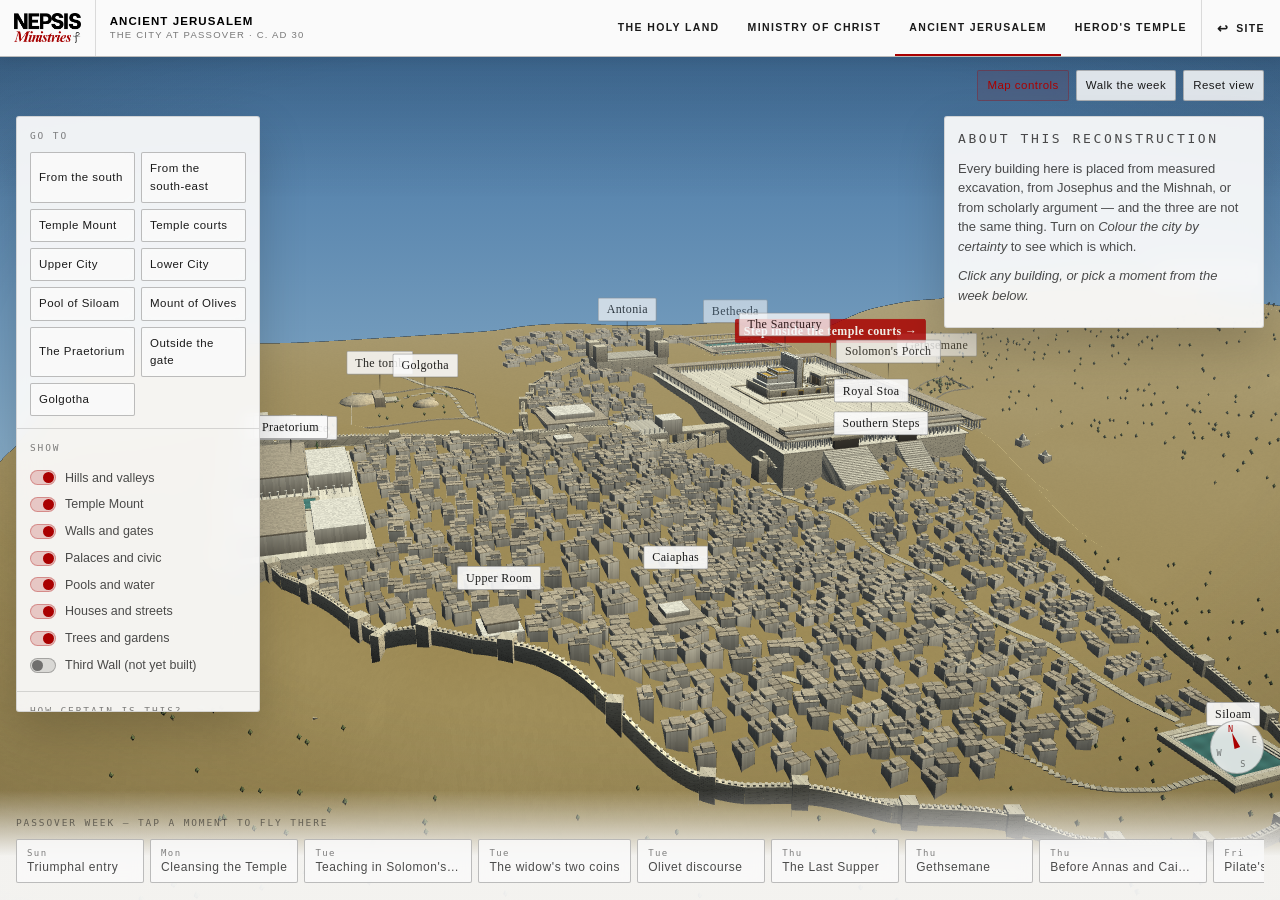
==== commit e1a4886d: "analytics update" ====
--- a/apps/jerusalem/index.html
+++ b/apps/jerusalem/index.html
@@ -311,6 +311,7 @@
 <link rel="stylesheet" href="../../shared/theme-jerusalem.css">
 <link rel="icon" type="image/png" href="../../shared/nepsis-mark.png">
 <script>window.NEPSIS_APP = { id: 'jerusalem', base: '../../' };</script>
+<script src="../../shared/nepsis-analytics.js"></script>
 <script defer src="../../shared/nepsis-shell.js"></script>
 </head>
 <body>
